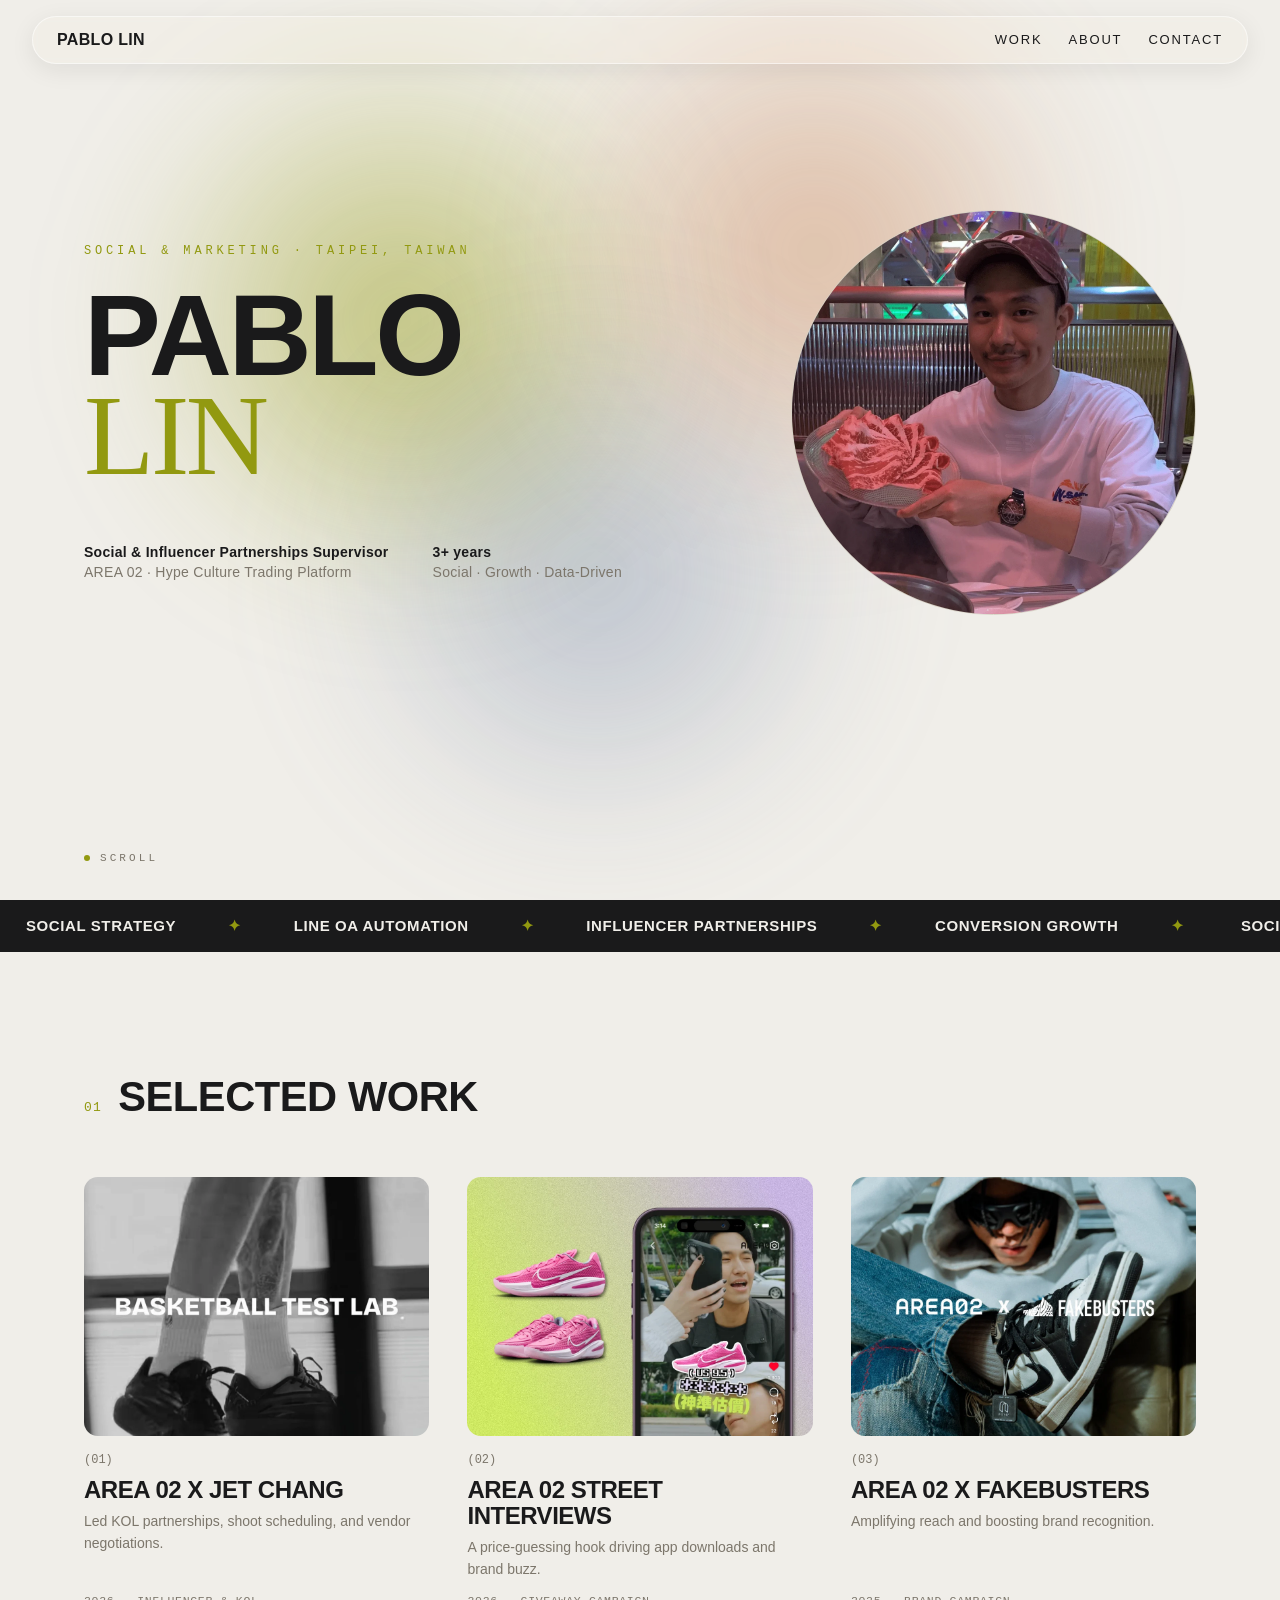
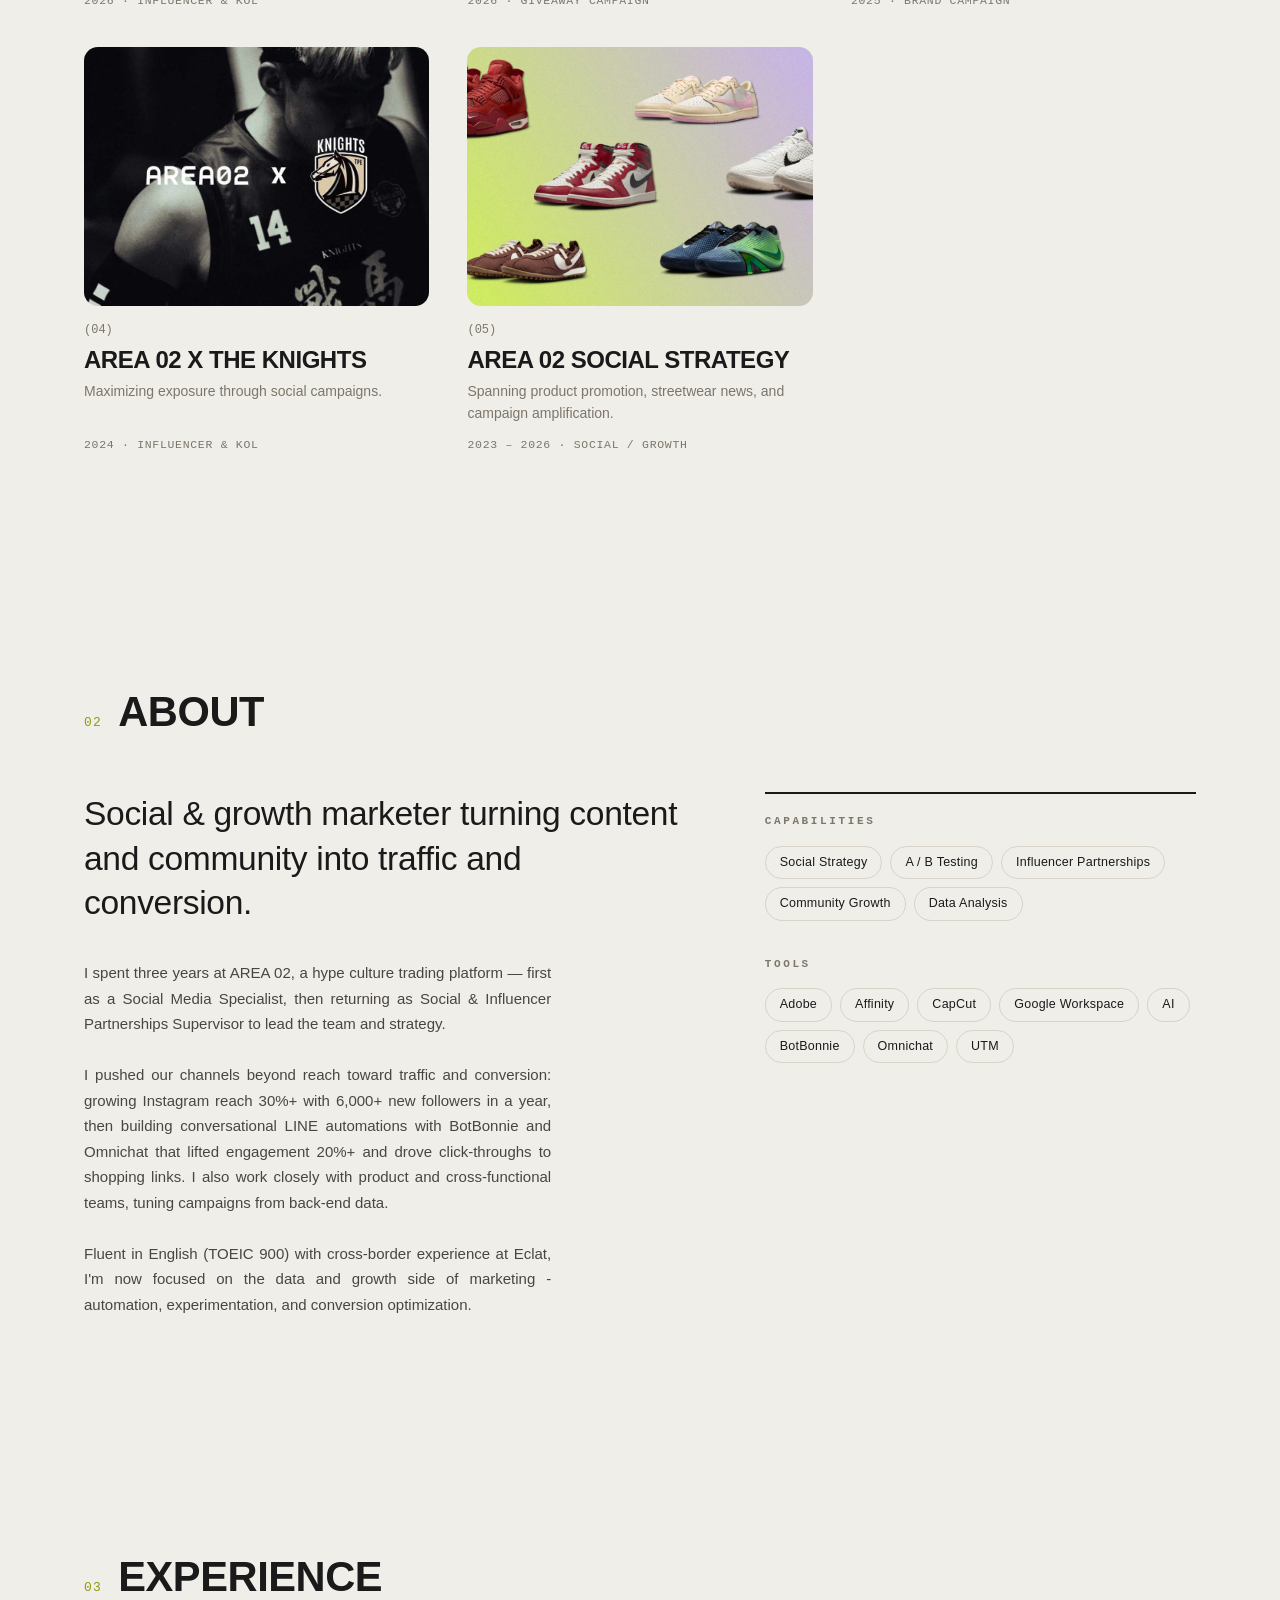
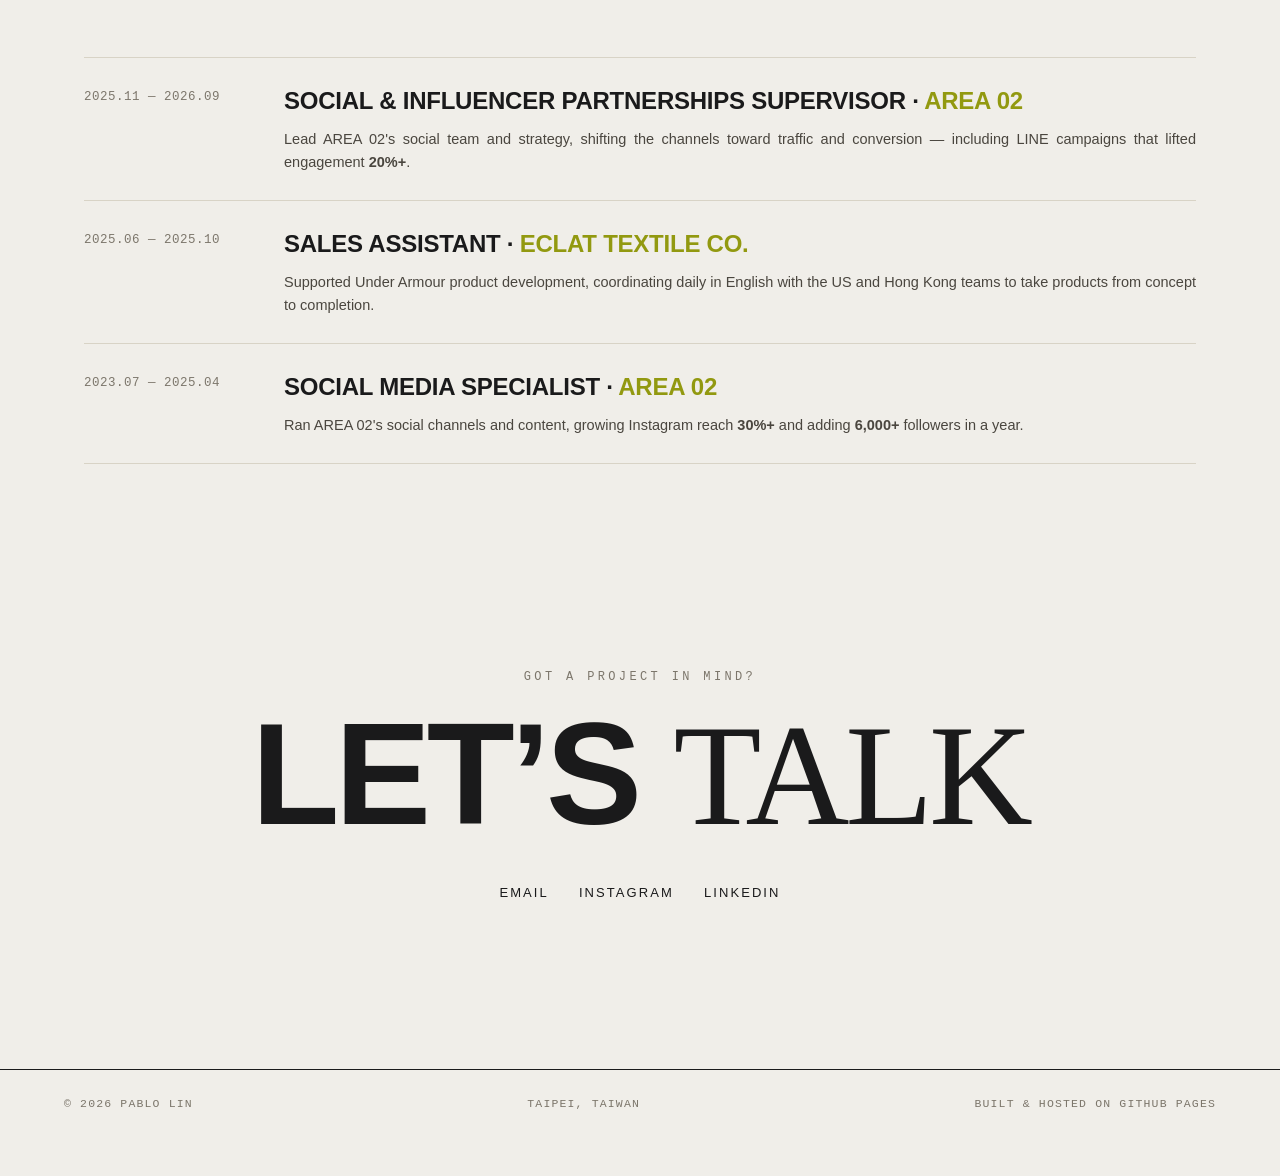
==== index.html @ 31f36ba4 "更新" ====
<!DOCTYPE html>
<html lang="en">
<head>
<meta charset="UTF-8">
<meta name="viewport" content="width=device-width, initial-scale=1.0">
<title>Pablo Lin · Portfolio</title>
<link rel="stylesheet" href="style.css">
<link rel="icon" href="data:image/svg+xml,<svg xmlns='http://www.w3.org/2000/svg' viewBox='0 0 100 100'><circle cx='50' cy='50' r='50' fill='%23929910'/></svg>">
</head>
<body>

<nav>
  <a href="#top" class="mark">Pablo Lin</a>
  <ul>
    <li><a href="#work">Work</a></li>
    <li><a href="#about">About</a></li>
    <li><a href="#contact">Contact</a></li>
  </ul>
</nav>

<header id="top">
  <!-- 滑鼠互動背景：三團柔色光斑，隨滑鼠流動、自體波動 -->
  <div class="hero-fx" aria-hidden="true">
    <span class="blob blob-1"></span>
    <span class="blob blob-2"></span>
    <span class="blob blob-3"></span>
  </div>
  <div class="wrap hero-grid">
    <div class="hero-text">
      <div class="eyebrow"><span>Social &amp; Marketing · Taipei, Taiwan</span></div>
      <h1>
        <span class="row"><i>Pablo</i></span>
        <span class="row"><i><em>Lin</em></i></span>
      </h1>
      <div class="hero-meta">
        <div><b>Social & Influencer Partnerships Supervisor</b><br>AREA 02 · Hype Culture Trading Platform</div>
        <div><b>3+ years</b><br>Social · Growth · Data-Driven</div>
      </div>
    </div>
    <div class="hero-photo">
      <img src="images/pablo.webp" alt="Pablo Lin">
    </div>
  </div>
  <div class="scroll-cue"><span class="dot"></span> Scroll</div>
</header>

<div class="marquee">
  <div>
    <span>Social Strategy</span><span><i>✦</i></span><span>LINE OA Automation</span><span><i>✦</i></span><span>Influencer Partnerships</span><span><i>✦</i></span><span>Conversion Growth</span><span><i>✦</i></span>
    <span>Social Strategy</span><span><i>✦</i></span><span>LINE OA Automation</span><span><i>✦</i></span><span>Influencer Partnerships</span><span><i>✦</i></span><span>Conversion Growth</span><span><i>✦</i></span>
  </div>
</div>

<section id="work">
  <div class="wrap">
    <div class="sec-head reveal"><span class="no">01</span><h2>Selected Work</h2></div>

    <div class="work-grid">
      <a class="work-card reveal" href="work/area02-jet-chang.html">
        <div class="work-card-img"><img src="images/work/jet-chang-cover.webp" alt="AREA 02 x Jet Chang"></div>
        <div class="work-card-info">
          <span class="idx">(01)</span>
          <h3 class="work-card-title">AREA 02 x Jet Chang</h3>
          <p class="work-card-desc">Led KOL partnerships, shoot scheduling, and vendor negotiations.</p>
          <span class="work-card-meta">2026 · Influencer &amp; KOL</span>
        </div>
      </a>

      <a class="work-card reveal" href="work/area02-street-interviews.html">
        <div class="work-card-img"><img src="images/work/area-02-street-interviews.webp" alt="AREA 02 Street Interviews"></div>
        <div class="work-card-info">
          <span class="idx">(02)</span>
          <h3 class="work-card-title">AREA 02 Street Interviews</h3>
          <p class="work-card-desc">A price-guessing hook driving app downloads and brand buzz.</p>
          <span class="work-card-meta">2026 · Giveaway Campaign</span>
        </div>
      </a>

      <a class="work-card reveal" href="work/area02-fakebusters.html">
        <div class="work-card-img"><img src="images/work/area-02-fakebusters.webp" alt="AREA 02 x FAKEBUSTERS"></div>
        <div class="work-card-info">
          <span class="idx">(03)</span>
          <h3 class="work-card-title">AREA 02 x FAKEBUSTERS</h3>
          <p class="work-card-desc">Amplifying reach and boosting brand recognition.</p>
          <span class="work-card-meta">2025 · Brand Campaign</span>
        </div>
      </a>

      <a class="work-card reveal" href="work/area02-the-knights.html">
        <div class="work-card-img"><img src="images/work/area-02-the-knights.webp" alt="AREA 02 x THE KNIGHTS"></div>
        <div class="work-card-info">
          <span class="idx">(04)</span>
          <h3 class="work-card-title">AREA 02 x THE KNIGHTS</h3>
          <p class="work-card-desc">Maximizing exposure through social campaigns.</p>
          <span class="work-card-meta">2024 · Influencer &amp; KOL</span>
        </div>
      </a>

      <a class="work-card reveal" href="work/area02-copywriting.html">
        <div class="work-card-img"><img src="images/work/area-02-copywriting.webp" alt="AREA 02 Social Strategy"></div>
        <div class="work-card-info">
          <span class="idx">(05)</span>
          <h3 class="work-card-title">AREA 02 Social Strategy</h3>
          <p class="work-card-desc">Spanning product promotion, streetwear news, and campaign amplification.</p>
          <span class="work-card-meta">2023 – 2026 · Social / Growth</span>
        </div>
      </a>
    </div>
  </div>
</section>

<section id="about">
  <div class="wrap">
    <div class="sec-head reveal"><span class="no">02</span><h2>About</h2></div>
    <div class="about-grid">
      <div class="reveal">
        <p class="lead">Social & growth marketer turning content and community into traffic and conversion.</p>
        <p class="body">I spent three years at AREA 02, a hype culture trading platform — first as a Social Media Specialist, then returning as Social & Influencer Partnerships Supervisor to lead the team and strategy.<br><br>I pushed our channels beyond reach toward traffic and conversion: growing Instagram reach 30%+ with 6,000+ new followers in a year, then building conversational LINE automations with BotBonnie and Omnichat that lifted engagement 20%+ and drove click-throughs to shopping links. I also work closely with product and cross-functional teams, tuning campaigns from back-end data.<br><br>Fluent in English (TOEIC 900) with cross-border experience at Eclat, I'm now focused on the data and growth side of marketing - automation, experimentation, and conversion optimization.</p>
      </div>
      <div class="reveal">
        <div class="sidecard">
          <h3>Capabilities</h3>
          <div class="taglist">
            <span>Social Strategy</span><span>A / B Testing</span><span>Influencer Partnerships</span><span>Community Growth</span><span>Data Analysis</span>
          </div>
          <h3>Tools</h3>
          <div class="taglist">
            <span>Adobe</span><span>Affinity</span><span>CapCut</span><span>Google Workspace</span><span>AI</span><span>BotBonnie</span><span>Omnichat</span><span>UTM</span>
          </div>
        </div>
      </div>
    </div>
  </div>
</section>

<section id="experience">
  <div class="wrap">
    <div class="sec-head reveal"><span class="no">03</span><h2>Experience</h2></div>

    <div class="exp-row reveal">
      <div class="when">2025.11 — 2026.09</div>
      <div>
        <div class="role">Social & Influencer Partnerships Supervisor · <span class="org">AREA 02</span></div>
        <p>Lead AREA 02's social team and strategy, shifting the channels toward traffic and conversion — including LINE campaigns that lifted engagement <strong>20%+</strong>.</p>
      </div>
    </div>

    <div class="exp-row reveal">
      <div class="when">2025.06 — 2025.10</div>
      <div>
        <div class="role">Sales Assistant · <span class="org">Eclat Textile Co.</span></div>
        <p>Supported Under Armour product development, coordinating daily in English with the US and Hong Kong teams to take products from concept to completion.</p>
      </div>
    </div>

    <div class="exp-row reveal">
      <div class="when">2023.07 — 2025.04</div>
      <div>
        <div class="role">Social Media Specialist · <span class="org">AREA 02</span></div>
        <p>Ran AREA 02's social channels and content, growing Instagram reach <strong>30%+</strong> and adding <strong>6,000+</strong> followers in a year.</p>
      </div>
    </div>
  </div>
</section>

<section id="contact" class="contact">
  <div class="wrap">
    <div class="pre reveal">Got a project in mind?</div>
    <a class="big reveal" href="mailto:boy19790710@gmail.com">Let&rsquo;s <em>talk</em></a>
    <div class="socials reveal">
      <a href="mailto:boy19790710@gmail.com">Email</a>
      <a href="https://www.instagram.com/0118_pablo/" target="_blank" rel="noopener">Instagram</a>
      <a href="https://www.linkedin.com/in/pablo-lin-388a37424/" target="_blank" rel="noopener">LinkedIn</a>
    </div>
  </div>
</section>

<footer>
  <span>© 2026 Pablo Lin</span>
  <span>Taipei, Taiwan</span>
  <span>Built &amp; hosted on GitHub Pages</span>
</footer>

<script src="app.js"></script>
</body>
</html>
---- style.css ----
/* =========================================================
   Pablo Lin — Portfolio 樣式表
   目錄：
   01. 全域設定（變數、reset、共用容器）
   02. 導覽列 NAV（浮動毛玻璃膠囊）
   03. 首頁 HERO（大標、個人資訊、照片、Scroll 提示）
   04. 跑馬燈 MARQUEE
   05. 區塊通用（section 間距、區塊標題）
   06. SELECTED WORK 作品網格
   07. ABOUT 關於
   08. EXPERIENCE 經歷
   09. CONTACT 聯絡
   10. FOOTER 頁尾
   11. 作品內頁 CASE STUDY（內頁 hero、metrics、內文、圖庫、下一個專案）
   12. 進場動畫 REVEAL 與 keyframes
   13. 響應式 RWD（手機 ≤820px）
   14. 列印樣式 PRINT
   15. 頁面切換動畫（View Transitions）
   ========================================================= */


/* ============ 01. 全域設定 ============ */
/* 全站顏色 / 字體變數，改這裡就能一次換色換字 */
:root{
  --paper:#F0EEE9;
  --ink:#1A1A1B;
  --muted:#7c766b;
  --line:#d8d3c6;
  --accent:#929910;
  --display:"Helvetica Neue",Helvetica,Arial,sans-serif;
  --serif:Georgia,"Times New Roman",serif;
  --mono:"SF Mono",ui-monospace,Menlo,Consolas,monospace;
  /* 流動間距系統：手機最小值 → 隨螢幕等比放大 → 約 1600px 一起觸頂維持一致 */
  --space-sm:  clamp(18px, 1.75vw, 28px);
  --space-md:  clamp(28px, 3vw, 48px);
  --space-lg:  clamp(40px, 4vw, 64px);
  --space-xl:  clamp(72px, 9vw, 144px);
  --space-2xl: clamp(110px, 13vw, 208px);
  /* Reels split hero：左右到邊界的間距（左右一致、隨螢幕等比縮放）*/
  --cw-edge:clamp(24px, 5vw, 64px);
}

*{
  margin:0;
  padding:0;
  box-sizing:border-box
}

html{
  scroll-behavior:smooth;
  overflow-x:hidden;
}

body{
  background:var(--paper);
  color:var(--ink);
  font-family:var(--display);
  -webkit-font-smoothing:antialiased;
  overflow-x:hidden;
  line-height:1.4;
}

a{
  color:inherit;
  text-decoration:none
}

::selection{
  background:var(--accent);
  color:#fff
}

/* .wrap：全站共用的置中容器（最大寬 1240、左右留白） */
.wrap{
  max-width:1240px;
  margin:0 auto;
  padding:0 clamp(20px,5vw,64px)
}


/* ============ 02. 導覽列 NAV ============ */
/* 固定在頂端的浮動膠囊，毛玻璃效果 */
nav{
  position:fixed;
  top:clamp(12px, 1.6vw, 16px);          /* 上方距離也隨螢幕微縮，手機更貼近頂端 */
  left:0;
  right:0;
  z-index:50;
  width:calc(100% - clamp(24px, 5vw, 128px));  /* 左右留白隨螢幕等比縮放，取代固定 32px */
  max-width:1600px;                            /* 上方選單列最大寬 1600px */
  margin:0 auto;
  display:flex;
  align-items:center;
  justify-content:space-between;
  gap:24px;
  padding:12px 24px;
  border-radius:100px;
  background:rgba(240,238,233,.3);
  backdrop-filter:blur(3px) saturate(1.4);
  -webkit-backdrop-filter:blur(3px) saturate(1.4);
  border:1px solid rgba(255,255,255,.55);
  box-shadow:0 6px 24px rgba(26,26,27,.08);
  color:var(--ink);
  transition:color .4s ease, background-color .4s ease, border-color .4s ease;
}

/* 疊在深色區塊上時，只翻文字顏色，背景/邊框維持原本毛玻璃 */
nav.nav-light{
  color:var(--paper);
}


/* ===== 單頁深色主題（套在 <body class="theme-dark"> 的頁面）===== */
/* 翻轉設計變數：底色轉黑、文字轉白，次要色與分隔線一起反過來 */
body.theme-dark{
  --paper:#1a1a1b;   /* 底色改黑（banner 會淡出成黑，與深照片無縫）*/
  --ink:#F0EEE9;     /* 主要文字翻白 */
  --muted:#9c968b;   /* 次要文字：黑底上調亮才看得清 */
  --line:#33302b;    /* 分隔線：黑底上的低調線 */
  /* --accent 橄欖綠不變，深淺底都適用 */
}

/* 導覽列：深色頁改用深色毛玻璃（文字已由 --ink 自動翻白）*/
body.theme-dark nav{
  background:rgba(26,26,27,.3);
  border-color:rgba(255,255,255,.2);
}

/* 內文段落原本用寫死的深色 #37332c，深色頁改成淺色 */
body.theme-dark .case-body p{
  color:#cbc5ba;
}

nav .mark{
  font-weight:800;
  letter-spacing:.02em;
  font-size:16px;
  text-transform:uppercase
}

nav ul{
  display:flex;
  gap:26px;
  list-style:none;
  font-size:13px;
  letter-spacing:.14em;
  text-transform:uppercase
}

/* 選單連結：hover 變色要平滑、慢一點 */
nav a{
  transition:color .6s cubic-bezier(.22, 1, .36, 1);
}

nav a:hover{
  color:var(--accent);   /* hover 時文字變主色綠 */
}

/* 內頁導覽列標題：預設隱藏，往下滑、大標消失後才淡入 */
.nav-title{
  font-family:var(--mono);
  font-size:12px;
  letter-spacing:.12em;
  text-transform:uppercase;
  color:var(--ink);
  font-weight:700;
  opacity:0;
  transform:translateY(-4px);
  transition:opacity .4s ease, transform .4s ease;
  pointer-events:none;
  white-space:nowrap;
  overflow:hidden;
  text-overflow:ellipsis;
  max-width:60vw;
}

nav.show-title .nav-title{
  opacity:1;
  transform:none;
}


/* ============ 03. 首頁 HERO ============ */
/* ===== 首頁 HERO 滑鼠互動背景：柔色團塊流動 + 波動 ===== */
/* 容器：鋪滿 hero、墊在內容底下、裁掉溢出的柔邊、不擋滑鼠 */
.hero-fx{
  position:absolute;
  inset:0;
  z-index:0;
  overflow:hidden;
  pointer-events:none;
}

/* 讓 hero 內容浮在效果之上 */
header > .wrap{
  position:relative;
  z-index:1;
}

/* scroll 提示維持原本的左下角絕對定位，只補 z-index 疊到效果上面 */
.scroll-cue{
  z-index:1;
}

/* 柔色團塊：淺底上用 multiply 才吃得出顏色 */
.hero-fx .blob{
  position:absolute;
  width:52vw;
  height:52vw;
  border-radius:50%;
  filter:blur(55px);
  opacity:.9;
  mix-blend-mode:multiply;   /* ← 關鍵：淺底染色、重疊加深混色 */
  will-change:transform;
  transform:translate(-50%, -50%);
}

/* 三團顏色加濃一點，配合 multiply 更明顯 */
.hero-fx .blob-1{
  left:30%;
  top:35%;
  background:radial-gradient(circle at center, rgba(146,153,16,.60), transparent 62%);
}

.hero-fx .blob-2{
  left:64%;
  top:30%;
  background:radial-gradient(circle at center, rgba(196,120,70,.50), transparent 62%);
}

.hero-fx .blob-3{
  left:48%;
  top:62%;
  background:radial-gradient(circle at center, rgba(110,130,165,.46), transparent 62%);
}

/* 尊重「減少動態」系統偏好：直接關掉 */
@media (prefers-reduced-motion: reduce){
  .hero-fx{ display:none; }
}

/* header：整個首屏，內容靠上排列 */
header{
  min-height:min(100svh, 900px);
  display:flex;
  flex-direction:column;
  justify-content:flex-start;
  position:relative;
  padding-top:clamp(130px,25vh,210px)
}

/* eyebrow：大標上方的小標籤（Social & Marketing…） */
.eyebrow{
  font-family:var(--mono);
  font-size:12px;
  letter-spacing:.32em;
  text-transform:uppercase;
  color:var(--accent);
  margin-bottom:26px
}

.eyebrow span{
  display:inline-block;
  opacity:0;
  transform:translateY(14px);
  animation:rise .8s cubic-bezier(.2,.7,.2,1) forwards
}

/* h1：Pablo Lin 大標，兩個 .row 各佔一行；em 是主色點綴 */
h1{
  font-weight:800;
  font-size:clamp(3rem,9vw,8rem);
  line-height:.86;
  letter-spacing:-.03em;
  text-transform:uppercase
}

h1 .row{
  overflow:hidden;
  display:block
}

h1 .row i{
  display:block;
  font-style:normal;
  transform:translateY(105%);
  animation:slideUp .95s cubic-bezier(.16,1,.3,1) forwards
}

h1 .row:nth-child(2) i{
  animation-delay:.08s
}

h1 em{
  font-family:var(--serif);
  font-style:normal;
  font-weight:400;
  color:var(--accent)
}

/* hero-meta：大標下方的職稱／年資小字 */
.hero-meta{
  display:flex;
  flex-wrap:wrap;
  gap:12px 44px;
  margin-top:clamp(30px,5vw,58px);
  font-size:14px;
  letter-spacing:.02em;
  color:var(--muted);
  opacity:0;
  animation:rise 1s ease .5s forwards
}

.hero-meta b{
  color:var(--ink);
  font-weight:700
}

/* scroll-cue：左下角「Scroll」提示（手機會隱藏） */
.scroll-cue{
  position:absolute;
  bottom:34px;
  left:max(clamp(20px,5vw,64px),calc((100% - 1240px)/2 + clamp(20px,5vw,64px)));
  font-family:var(--mono);
  font-size:11px;
  letter-spacing:.28em;
  text-transform:uppercase;
  color:var(--muted);
  display:flex;
  align-items:center;
  gap:10px;
  opacity:0;
  animation:rise 1s ease .8s forwards
}

.scroll-cue .dot{
  width:6px;
  height:6px;
  border-radius:50%;
  background:var(--accent);
  animation:blink 1.6s infinite
}

/* hero-grid：左文字、右圓形照片的兩欄排版 */
.hero-grid{
  display:grid;
  grid-template-columns:1.4fr .9fr;
  align-items:center;
  gap:clamp(30px,6vw,80px)
}

.hero-photo{
  opacity:0;
  transform:translateY(14px);
  animation:rise 1s ease .45s forwards
}

.hero-photo img{
  width:100%;
  aspect-ratio:1/1;
  border-radius:50%;
  object-fit:cover;
  display:block;
  border:1px solid var(--line)
}


/* ============ 04. 跑馬燈 MARQUEE ============ */
/* 黑底橫向無限捲動的技能標語列 */
.marquee{
  border-top:1px solid var(--ink);
  border-bottom:1px solid var(--ink);
  overflow:hidden;
  white-space:nowrap;
  padding:14px 0;
  background:var(--ink);
  color:var(--paper)
}

.marquee div{
  display:inline-block;
  animation:scroll 28s linear infinite;
  font-weight:700;
  text-transform:uppercase;
  letter-spacing:.04em;
  font-size:15px
}

.marquee span{
  padding:0 26px
}

.marquee span i{
  font-style:normal;
  color:var(--accent)
}


/* ============ 05. 區塊通用 ============ */
/* section：各大區塊的上下間距；sec-head：區塊編號 + 標題 */
section{
  padding:var(--space-xl) 0;
  scroll-margin-top:90px
}

.sec-head{
  display:flex;
  align-items:baseline;
  gap:16px;
  margin-bottom:var(--space-lg);
}

.sec-head .no{
  font-family:var(--mono);
  font-size:13px;
  color:var(--accent);
  letter-spacing:.1em
}

.sec-head h2{
  font-size:clamp(1.6rem,4vw,2.6rem);
  text-transform:uppercase;
  letter-spacing:-.01em;
  font-weight:800
}


/* ============ 06. SELECTED WORK 作品網格 ============ */
/* work-grid：自動排列的卡片網格，寬螢幕多欄、窄螢幕自動變單欄 */
.work-grid{
  display:grid;
  grid-template-columns:repeat(auto-fit,minmax(300px,1fr));
  gap:clamp(24px,3vw,44px)
}

/* work-card：單張作品卡（圖在上、資訊在下） */
.work-card{
  display:flex;
  flex-direction:column
}

/* 圖片區：固定 4:3，hover 時圖片微放大 */
.work-card-img{
  aspect-ratio:4/3;
  overflow:hidden;
  background:var(--line);
  border-radius:14px;
}

.work-card-img img{
  width:100%;
  height:100%;
  object-fit:cover;
  display:block;
  transition:transform .7s cubic-bezier(.22,1,.36,1)
}

.work-card:hover .work-card-img img{
  transform:scale(1.05)
}

/* 卡片文字區：撐滿剩餘高度，好讓 meta 貼到底 */
.work-card-info{
  padding-top:16px;
  display:flex;
  flex-direction:column;
  flex:1
}

.work-card .idx{
  font-family:var(--mono);
  font-size:12px;
  color:var(--muted)
}

.work-card-title{
  font-size:clamp(1.1rem,2vw,1.5rem);
  font-weight:800;
  text-transform:uppercase;
  letter-spacing:-.02em;
  line-height:1.1;
  margin-top:8px;
  transition:color .4s cubic-bezier(.22,1,.36,1)
}

.work-card:hover .work-card-title{
  color:var(--accent)
}

.work-card-desc{
  font-family:var(--display);
  font-size:14px;
  line-height:1.55;
  color:var(--muted);
  margin-top:8px
}

.work-card-meta{
  display:block;
  font-family:var(--mono);
  font-size:11.5px;
  letter-spacing:.06em;
  text-transform:uppercase;
  color:var(--muted);
  margin-top:auto;
  padding-top:12px
}


/* ============ 07. ABOUT 關於 ============ */
/* about-grid：左自我介紹、右能力/工具卡片的兩欄 */
.about-grid{
  display:grid;
  grid-template-columns:1.4fr 1fr;
  gap:clamp(30px,6vw,90px)
}

.about-grid .lead{
  font-size:clamp(1.3rem,3vw,2.1rem);
  line-height:1.32;
  font-weight:500;
  letter-spacing:-.01em
}

.about-grid .lead em{
  font-family:var(--serif);
  font-style:normal;
  color:var(--accent);
  font-weight:400
}

.about-grid .body{
  font-family:var(--display);
  text-align:justify;
  hyphens:auto;
  font-size:15px;
  line-height:1.7;
  color:#4a463f;
  max-width:56ch;
  padding-top:clamp(15px,2.8vw,35px)
}

/* sidecard：右側 Capabilities / Tools 卡片 */
.sidecard{
  border-top:2px solid var(--ink);
  padding-top:20px
}

.sidecard h3{
  font-family:var(--mono);
  font-size:11px;
  letter-spacing:.24em;
  text-transform:uppercase;
  color:var(--muted);
  margin-bottom:16px
}

/* taglist：能力/工具的膠囊標籤（hover 變主色底黑字） */
.taglist{
  display:flex;
  flex-wrap:wrap;
  gap:8px;
  margin-bottom:36px
}

.taglist span{
  border:1px solid var(--line);
  border-radius:100px;
  padding:7px 14px;
  font-size:12.5px;
  letter-spacing:.02em;
  transition:background-color .35s cubic-bezier(.22,1,.36,1),color .35s cubic-bezier(.22,1,.36,1),border-color .35s cubic-bezier(.22,1,.36,1)
}

.taglist span:hover{
  background:var(--accent);
  color:var(--paper);
  border-color:var(--accent)
}


/* ============ 08. EXPERIENCE 經歷 ============ */
/* exp-row：每段經歷（左時間、右職稱與敘述） */
.exp-row{
  display:grid;
  grid-template-columns:180px 1fr;
  gap:20px;
  padding:26px 0;
  border-top:1px solid var(--line)
}

.exp-row:last-child{
  border-bottom:1px solid var(--line)
}

.exp-row .when{
  font-family:var(--mono);
  font-size:12.5px;
  color:var(--muted);
  letter-spacing:.04em;
  padding-top:5px
}

.exp-row .role{
  font-size:clamp(1.15rem,2.4vw,1.5rem);
  font-weight:700;
  text-transform:uppercase;
  letter-spacing:-.01em
}

.exp-row .org{
  color:var(--accent);
  font-weight:700
}

.exp-row p{
  font-family:var(--display);
  text-align:justify;
  hyphens:auto;
  margin-top:10px;
  font-size:14.5px;
  line-height:1.6;
  color:#4a463f;
  max-width:125ch
}

/* 收窄 Experience 到 Contact 之間的間距 */
#experience{
  padding-bottom:var(--space-md)
}


/* ============ 09. CONTACT 聯絡 ============ */
/* 置中的大型 CTA「Let's talk」與社群連結 */
.contact{
  text-align:center;
  padding-top:var(--space-2xl);
  padding-bottom:var(--space-2xl);
}

.contact .pre{
  font-family:var(--mono);
  font-size:12px;
  letter-spacing:.28em;
  text-transform:uppercase;
  color:var(--muted);
  margin-bottom:24px
}

.contact a.big{
  display:inline-block;
  font-size:clamp(2.6rem,12vw,9rem);
  font-weight:800;
  text-transform:uppercase;
  letter-spacing:-.03em;
  line-height:.9;
  transition:.35s
}

.contact a.big:hover{
  color:var(--accent);
  letter-spacing:-.01em
}

.contact a.big em{
  font-family:var(--serif);
  font-style:normal;
  font-weight:400
}

/* socials：Email / IG / LinkedIn，hover 有底線動畫 */
.socials{
  display:flex;
  justify-content:center;
  gap:30px;
  margin-top:44px;
  font-size:13px;
  letter-spacing:.16em;
  text-transform:uppercase
}

.socials a{
  position:relative
}

.socials a::after{
  content:"";
  position:absolute;
  left:0;
  bottom:-5px;
  width:0;
  height:1.5px;
  background:var(--accent);
  transition:.3s
}

.socials a:hover::after{
  width:100%
}


/* ============ 10. FOOTER 頁尾 ============ */
footer{
  border-top:1px solid var(--ink);
  padding:26px clamp(20px,5vw,64px) 64px;
  display:flex;
  justify-content:space-between;
  flex-wrap:wrap;
  gap:12px;
  font-family:var(--mono);
  font-size:11.5px;
  letter-spacing:.1em;
  text-transform:uppercase;
  color:var(--muted)
}


/* ============ 11. 作品內頁 CASE STUDY ============ */
.backlink{
  font-family:var(--mono);
  font-size:12px;
  letter-spacing:.14em;
  text-transform:uppercase;
  color:var(--muted);
  display:inline-flex;
  gap:8px;
  margin-bottom:var(--space-md);
}

.backlink:hover{
  color:var(--accent)
}

.case-tags{
  font-family:var(--mono);
  font-size:12px;
  letter-spacing:.1em;
  color:var(--accent);
  text-transform:uppercase;
  margin-bottom:var(--space-sm);
}

/* metrics / stat：成效數字（做成像首頁小字的輕量橫排） */
.metrics{
  display:flex;
  flex-wrap:wrap;
  gap:14px 48px;
  background:none;
  border:none;
  margin:var(--space-sm) 0 0;
}

.stat{
  background:none;
  padding:0
}

.stat .num{
  font-size:14px;
  font-weight:700;
  color:var(--ink);
  letter-spacing:.02em;
  line-height:1.3
}

.stat .num em{
  font-family:var(--display);
  font-style:normal;
  color:var(--accent);
  font-weight:800
}

.stat .lbl{
  font-family:var(--display);
  font-size:14px;
  letter-spacing:.02em;
  text-transform:none;
  color:var(--muted);
  margin-top:2px
}

/* case-body：Overview 等內文區塊（左小標、右段落，上下有分隔線） */
.case-body{
  display:grid;
  grid-template-columns:180px 1fr;
  gap:clamp(24px,5vw,70px);
  margin-top:var(--space-md);
  padding:var(--space-lg) 0;
  border-top:1px solid var(--line);
  align-items:start;          /* ← 改回靠上對齊（或直接刪掉這行也是靠上）*/
}

/* 第二塊以後不要 margin-top，讓每條分隔線上下對稱 */
.case-body + .case-body{
  margin-top:0;
}

.case-body:last-of-type{
  border-bottom:1px solid var(--line)
}

.case-body h3{
  font-family:var(--mono);
  font-size:11px;
  letter-spacing:.2em;
  text-transform:uppercase;
  color:var(--accent);
  padding-top:6px
}

.case-body p{
  text-align:justify;
  hyphens:auto;
  font-family:var(--display);
  font-size:clamp(1rem,1.2vw,1.5rem);
  line-height:1.7;
  color:#37332c;
  max-width:100ch
}

.case-body p+p{
  margin-top:var(--space-sm);
}

/* gallery：間距統一由 gap 控制（想更寬/更窄只改這裡）*/
.gallery{
  display:grid;
  grid-template-columns:repeat(3,minmax(0,1fr));
  gap:clamp(10px, 2vw, 20px);   /* ← 原本 3px，改成你要的間距 */
  margin-top:clamp(38px, 6.5vw, 70px);
  margin-bottom:clamp(38px, 6.5vw, 70px);
}

/* 方形圖庫：加上 .gallery-square 的頁面，圖片變 1:1 */
.gallery-square .shot, .gallery-square .shot img{
  aspect-ratio:1/1;
}

/* .shot 精簡：拿掉 padding 與沒用到的文字樣式 */
.shot{
  aspect-ratio:4/5;
  background:none;
  border:none;
}

.shot img{
  width:100%;
  aspect-ratio:4/5;   /* 圖片自己帶比例，高度不再依賴父層 → iOS 也正常 */
  height:auto;
  object-fit:cover;
  display:block
}

/* next-proj：內頁底部「下一個專案」導引 */
.next-proj{
  border-top:1px solid var(--ink);
  padding:var(--space-xl) 0;
  text-align:center;
}

.next-proj .pre{
  font-family:var(--mono);
  font-size:11px;
  letter-spacing:.24em;
  text-transform:uppercase;
  color:var(--muted);
  margin-bottom:var(--space-sm);
}

.next-proj a{
  font-size:clamp(1.4rem,4.5vw,2.8rem);
  font-weight:800;
  text-transform:uppercase;
  letter-spacing:-.02em;
  transition:color .3s
}

.next-proj a:hover{
  color:var(--accent)
}


/* ===== Copywriting 頁專用：滿版 Banner Hero ===== */
/* 滿版一整屏；背景色就是圖片淡出後會露出的顏色 */
.cw-hero{
  position:relative;
  height:100svh;
  overflow:hidden;
  background:var(--paper);
}

/* 會被 JS 淡出的圖層（圖片＋漸層）— 全站共用多色階緩動漸層 */
.cw-hero-media{
  position:absolute;
  inset:0;
  will-change:opacity;
  /* 下半部多色階柔和淡出成透明 → 融進底色，無縫、不變暗 */
  -webkit-mask-image:linear-gradient(
    to bottom,
    #000 0%,
    #000 52%,
    rgba(0,0,0,0.94) 58%,
    rgba(0,0,0,0.82) 64%,
    rgba(0,0,0,0.65) 70%,
    rgba(0,0,0,0.45) 76%,
    rgba(0,0,0,0.26) 82%,
    rgba(0,0,0,0.12) 88%,
    rgba(0,0,0,0.04) 94%,
    transparent 100%
  );
  mask-image:linear-gradient(
    to bottom,
    #000 0%,
    #000 52%,
    rgba(0,0,0,0.94) 58%,
    rgba(0,0,0,0.82) 64%,
    rgba(0,0,0,0.65) 70%,
    rgba(0,0,0,0.45) 76%,
    rgba(0,0,0,0.26) 82%,
    rgba(0,0,0,0.12) 88%,
    rgba(0,0,0,0.04) 94%,
    transparent 100%
  );
}

.cw-hero-media img{
  width:100%;
  height:100%;
  object-fit:cover;
  display:block;
}

/* 左下角文字容器：底部已淡成米白，改用深色才讀得到 */
.cw-hero-caption{
  position:absolute;
  left:0;
  bottom:0;
  width:100%;
  max-width:1600px;
  padding:var(--cw-edge);
  color:var(--ink);
  container-type:inline-size;   /* ← 新增：標題才能用 cqi 依容器寬縮放 */
}

.cw-hero-caption .backlink{
  color:var(--muted);
  margin-bottom:var(--space-md);
}

.cw-hero-caption .case-tags{
  margin-bottom:var(--space-sm);      /* tags 維持橄欖綠，在深色漸層上也清楚 */
}

/* 滿版大標：這裡是滿版，用 vw 縮放最合適 */
.cw-title{
  font-size:clamp(30px, 8cqi, 62px);   /* ← 改成 cqi，全頁共用同一縮放 */
  font-weight:800;
  text-transform:uppercase;
  letter-spacing:-.03em;
  line-height:.9;
  margin-bottom:var(--space-sm);
}

/* banner 副標題 */
.cw-sub{
  font-size:clamp(12px, 1.5vw, 18px);
  font-weight:400;
  letter-spacing:-.01em;
  line-height:1.4;
  color:var(--muted);
  max-width:42ch;
}


/* ===== cw-hero「左文字 / 右直式影片」版（Reels 頁）===== */
/* 右側清晰直式影片 */
.cw-hero-video{
  position:absolute;
  right:var(--cw-edge);
  bottom:var(--cw-edge);
  height:min(78svh, 88vw);      /* 64svh → 80svh，從右下角放大 */
  aspect-ratio:9/16;
  object-fit:cover;
  border-radius:16px;
  box-shadow:0 14px 36px rgba(0,0,0,.4);
  z-index:2;
}

/* split 版：文字容器縮到左側，並成為「量測容器」讓標題單行縮放 */
.cw-hero--split .cw-hero-caption{
  width:min(62vw, 860px);      /* 原本 48vw/600 → 給標題更多空間 */
  max-width:none;
  container-type:inline-size;
}

.cw-title.oneline{
  white-space:nowrap;   /* 只負責單行；字級沿用上面 .cw-title */
}


/* ============ 12. 進場動畫 REVEAL 與 keyframes ============ */
/* reveal：捲動進入畫面時淡入上移（由 app.js 加上 .in 觸發） */
.reveal{
  opacity:0;
  transform:translateY(30px);
  transition:opacity .9s cubic-bezier(.16,1,.3,1),transform .9s cubic-bezier(.16,1,.3,1)
}

.reveal.in{
  opacity:1;
  transform:none
}

@keyframes slideUp{
  to{transform:translateY(0)}
}

@keyframes rise{
  to{opacity:1;transform:none}
}

@keyframes blink{
  0%,100%{opacity:1}50%{opacity:.25}
}

@keyframes scroll{
  to{transform:translateX(-50%)}
}


/* ============ 13. 響應式 RWD（手機 ≤820px） ============ */
@media(max-width:820px){
  /* 導覽列：顯示選單連結並縮小塞進膠囊 */
  nav{gap:12px;padding:11px 20px}
  nav ul{gap:14px;font-size:11px;letter-spacing:.06em}
  nav .mark{font-size:14px}

  /* 首頁 HERO（手機版）：加大與選單列距離、下方留白對齊跑馬燈下方間距 */
  header{
    min-height:auto;
    padding-top:clamp(100px, 16vh, 140px);   /* ① 小標離選單列更遠，隨螢幕高度等比縮放 */
    padding-bottom:var(--space-xl);          /* ② 跑馬燈「上方」間距 = 下方 #work 的 padding-top，兩邊一致又同步縮放 */
  }
  
  /* 手機版 HERO 排序：小標 → 照片 → 姓名 → 職稱 */
  .hero-grid{
    grid-template-columns:1fr;
    gap:0;                    /* 改由各元素自己的 margin 控距，避免和 gap 疊加 */
  }

  .hero-text{
    display:contents;         /* 外框消失，內部元素直接參與 grid 排序 */
  }

  .eyebrow{
    order:1;                  /* 小標最上面（保留自身的下方間距） */
    display:inline-block;font-size:8px;
  }

  .hero-photo{
    order:2;
    max-width:200px;
    margin:0 0 24px;          /* 靠左 + 與姓名的距離 */
    justify-self:start;       /* grid 成員靠左對齊 */
  }

  h1{
    order:3;                  /* 姓名 */
  }

  .hero-meta{
    order:4;                  /* 職稱（保留自身的上方間距） */
  }

  h1 .row{display:inline-block}      /* 大標在手機並成一行 */
  .scroll-cue{display:none}          /* 手機隱藏 Scroll 提示 */

  /* 跑馬燈：縮小字級與高度 */
  .marquee{padding:8px 0}
  .marquee div{font-size:10px}
  .marquee span{padding:0 16px}

  /* 手機版：Selected Work 卡片間距再開大 */
  .work-grid {
    gap: 48px;
  }

  /* 手機版：每張卡片下方加分隔線（最後一張不加） */
  .work-card:not(:last-child) {
    padding-bottom: 48px;
    border-bottom: 1px solid var(--line);
  }

  /* About / Experience：收成單欄；長文改左對齊比較好讀 */
  .about-grid{grid-template-columns:1fr}
  .exp-row{grid-template-columns:1fr;gap:6px}
  .about-grid .body,.exp-row p{text-align:left;hyphens:none}

  .case-body{grid-template-columns:1fr;gap:14px}
  /* 手機版：單欄要用 minmax(0,1fr)，格子才不會被大圖撐破 */
  .gallery{grid-template-columns:minmax(0,1fr)}
  /* grid 項目預設 min-width:auto 會被圖片撐開，強制歸零 */
  .shot{min-width:0}
  .shot.tall{grid-row:auto;aspect-ratio:4/3}

  /* Copywriting 內頁手機版：banner 裁切對齊中間偏上（依你的圖調整） */
  .cw-hero-media img{
    object-position:45% 50%;
  }

  /* split 版手機:影片置中偏上、文字置底、標題可換行 */
  .cw-hero-video{
    right:50%;
    transform:translateX(50%);
    bottom:auto;
    top:clamp(80px, 12vh, 120px);
    height:min(80svh, 100vw);
  }

  /* split 版手機：文字容器撐滿，但保留 inline-size 容器，標題才能用 cqi 縮放 */
  .cw-hero--split .cw-hero-caption{
    width:100%;
    /* 不要覆寫 container-type，沿用桌機的 inline-size */
  }

  .cw-title{
  font-size:clamp(22px, 6cqi, 44px);
  }

  .cw-title.oneline{
  white-space:nowrap;
  }

  /* metrics：手機維持三欄一行，縮小字級與欄距塞得下 */
  .metrics{
    flex-wrap:nowrap;
    gap:10px 16px;
  }

  .metrics .num{
    font-size:13px;
  }

  .metrics .lbl{
    font-size:11px;
    line-height:1.25;
  }
}


/* ============ 14. 列印樣式 PRINT ============ */
/* 列印時隱藏導覽/動畫、白底、縮短間距 */
@media print{
  nav,.scroll-cue,.marquee{display:none}
  body{background:#fff}
  .reveal{opacity:1;transform:none}
  section{padding:30px 0}
  header{min-height:auto}
}


/* ============ 15. 頁面切換動畫（View Transitions） ============ */
/* 啟用跨頁面切換動畫 */
@view-transition{
  navigation: auto;
}

@keyframes page-slide-up{
  from{ transform: translateY(100%);}
}

@keyframes page-slide-down{
  to{ transform: translateY(100%);}
}

/* 前進（點連結進入新頁）：新頁從底部滑上來、蓋住舊頁 */
html:active-view-transition-type(forward)::view-transition-new(root){
  animation: .8s cubic-bezier(.22,1,.36,1) both page-slide-up;
}

html:active-view-transition-type(forward)::view-transition-old(root){
  animation: none;
}

/* 返回：舊頁往下滑走、露出底下的前一頁 */
html:active-view-transition-type(back)::view-transition-old(root){
  animation: .8s cubic-bezier(.22,1,.36,1) both page-slide-down; z-index: 9999;
}

html:active-view-transition-type(back)::view-transition-new(root){
  animation: none;
}

/* 後備：瀏覽器沒判斷到方向時，一律用上滑（不會壞） */
::view-transition-new(root){
  animation: .5s cubic-bezier(.22,1,.36,1) both page-slide-up;
}

/* 讓導覽列在頁面切換時自成一層、固定不動（內容從它底下滑過）*/
nav{
  view-transition-name: site-nav;
}

/* 切換過程中 nav 永遠疊在最上層，不被滑動的頁面蓋住 */
::view-transition-group(site-nav){
  z-index: 10000;
}
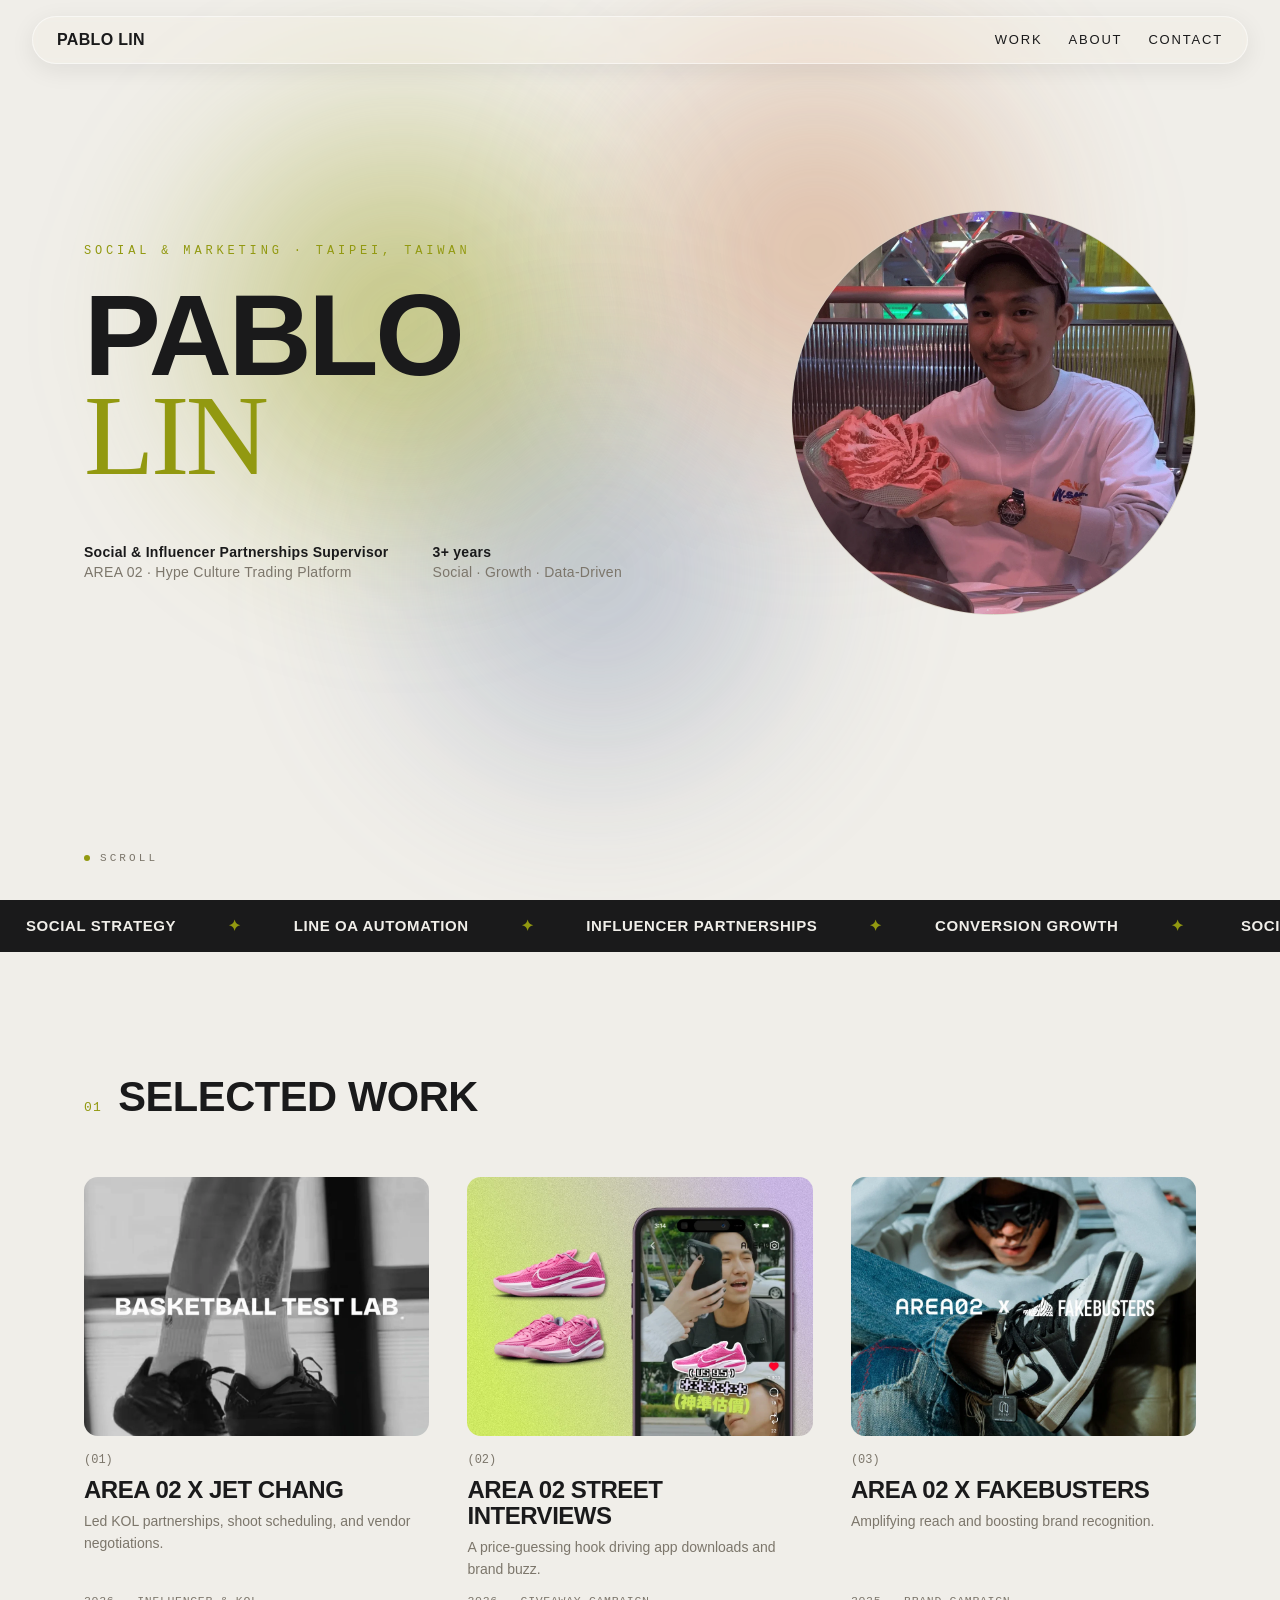
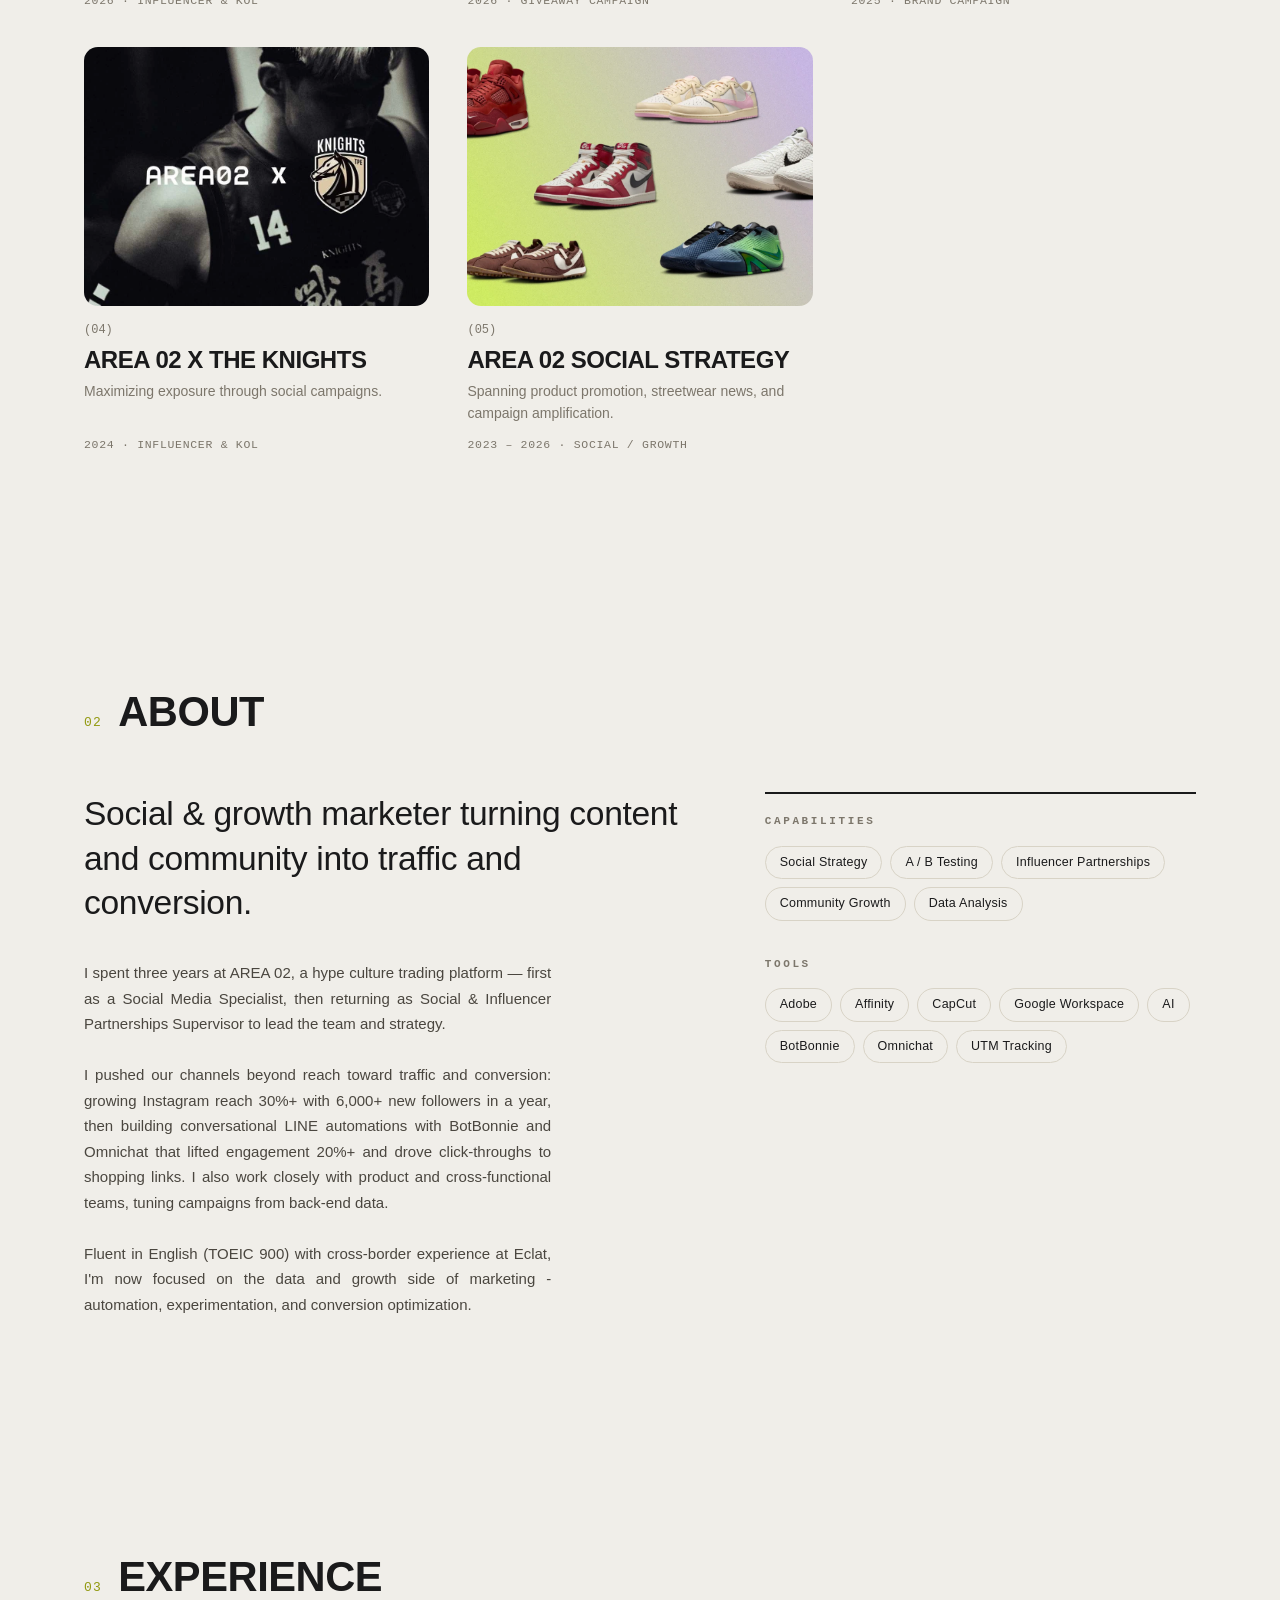
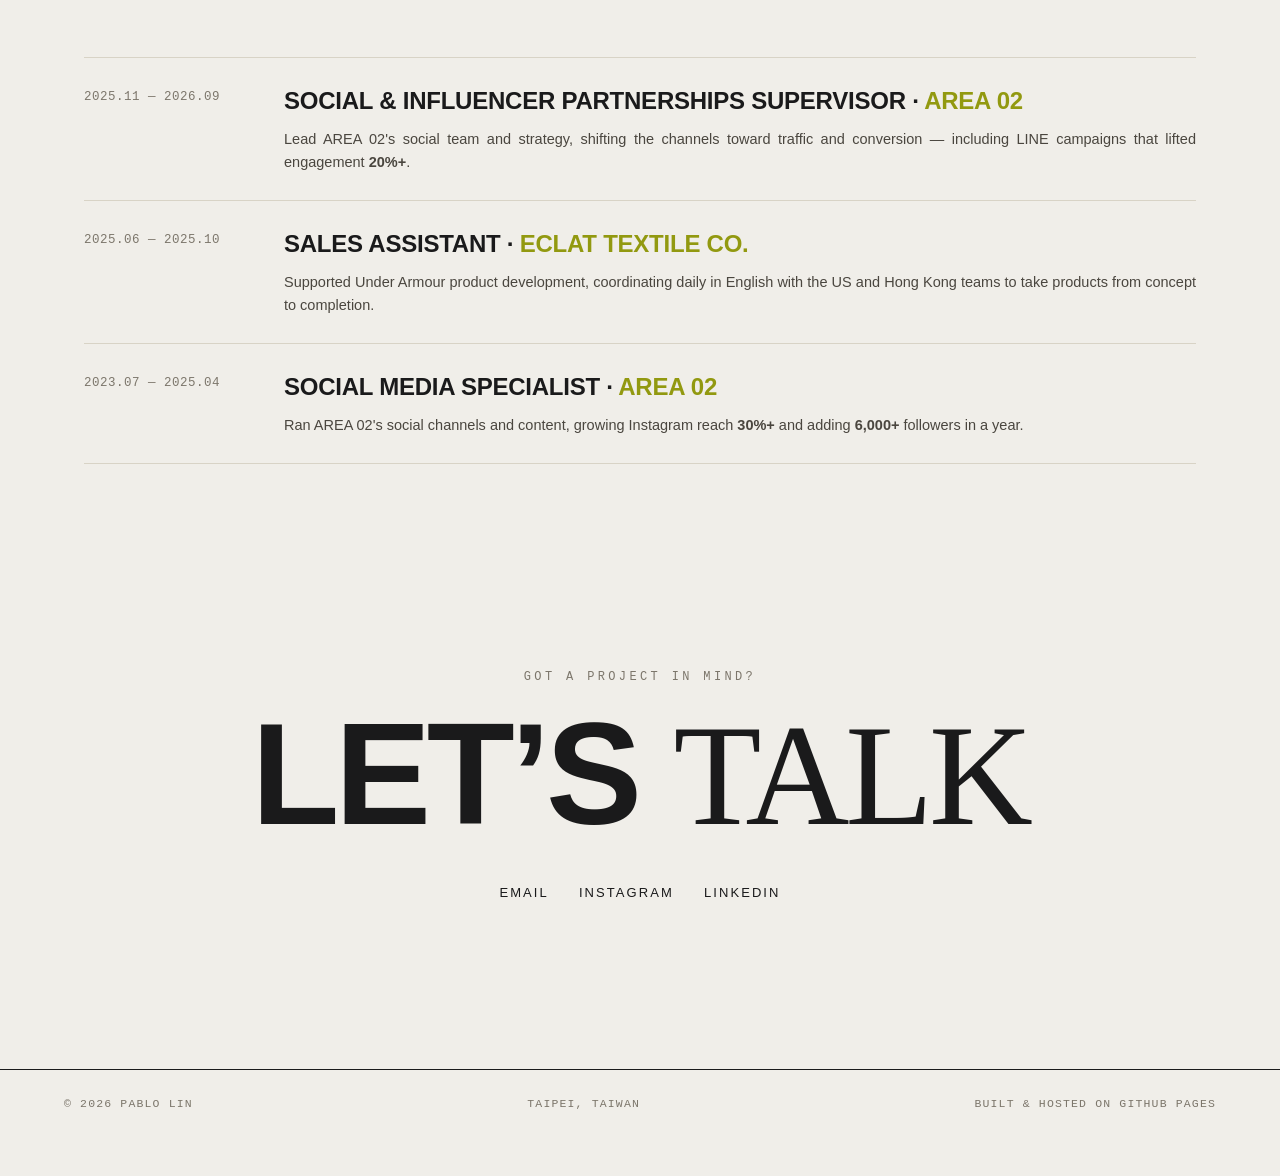
==== commit 23b11de7: "Update index.html" ====
--- a/index.html
+++ b/index.html
@@ -125,7 +125,7 @@
           </div>
           <h3>Tools</h3>
           <div class="taglist">
-            <span>Adobe</span><span>Affinity</span><span>CapCut</span><span>Google Workspace</span><span>AI</span><span>BotBonnie</span><span>Omnichat</span><span>UTM</span>
+            <span>Adobe</span><span>Affinity</span><span>CapCut</span><span>Google Workspace</span><span>AI</span><span>BotBonnie</span><span>Omnichat</span><span>UTM Tracking</span>
           </div>
         </div>
       </div>
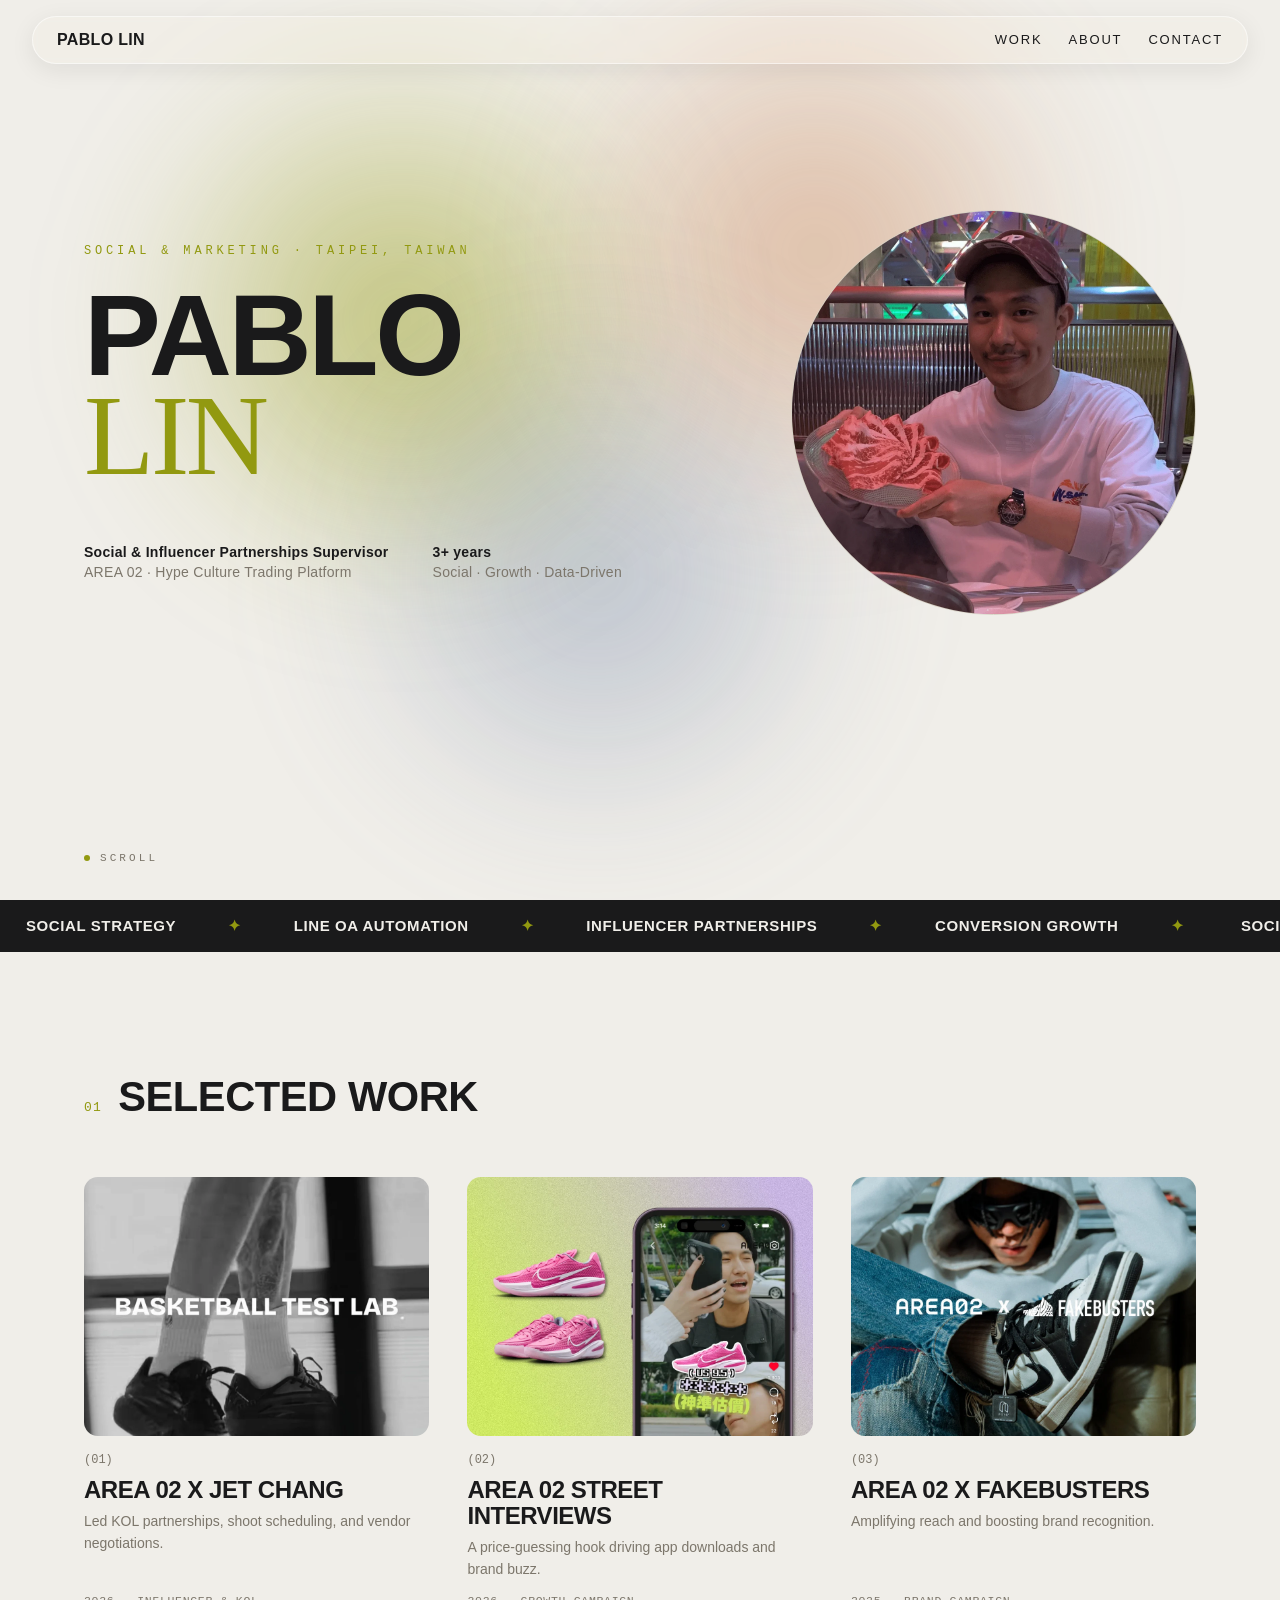
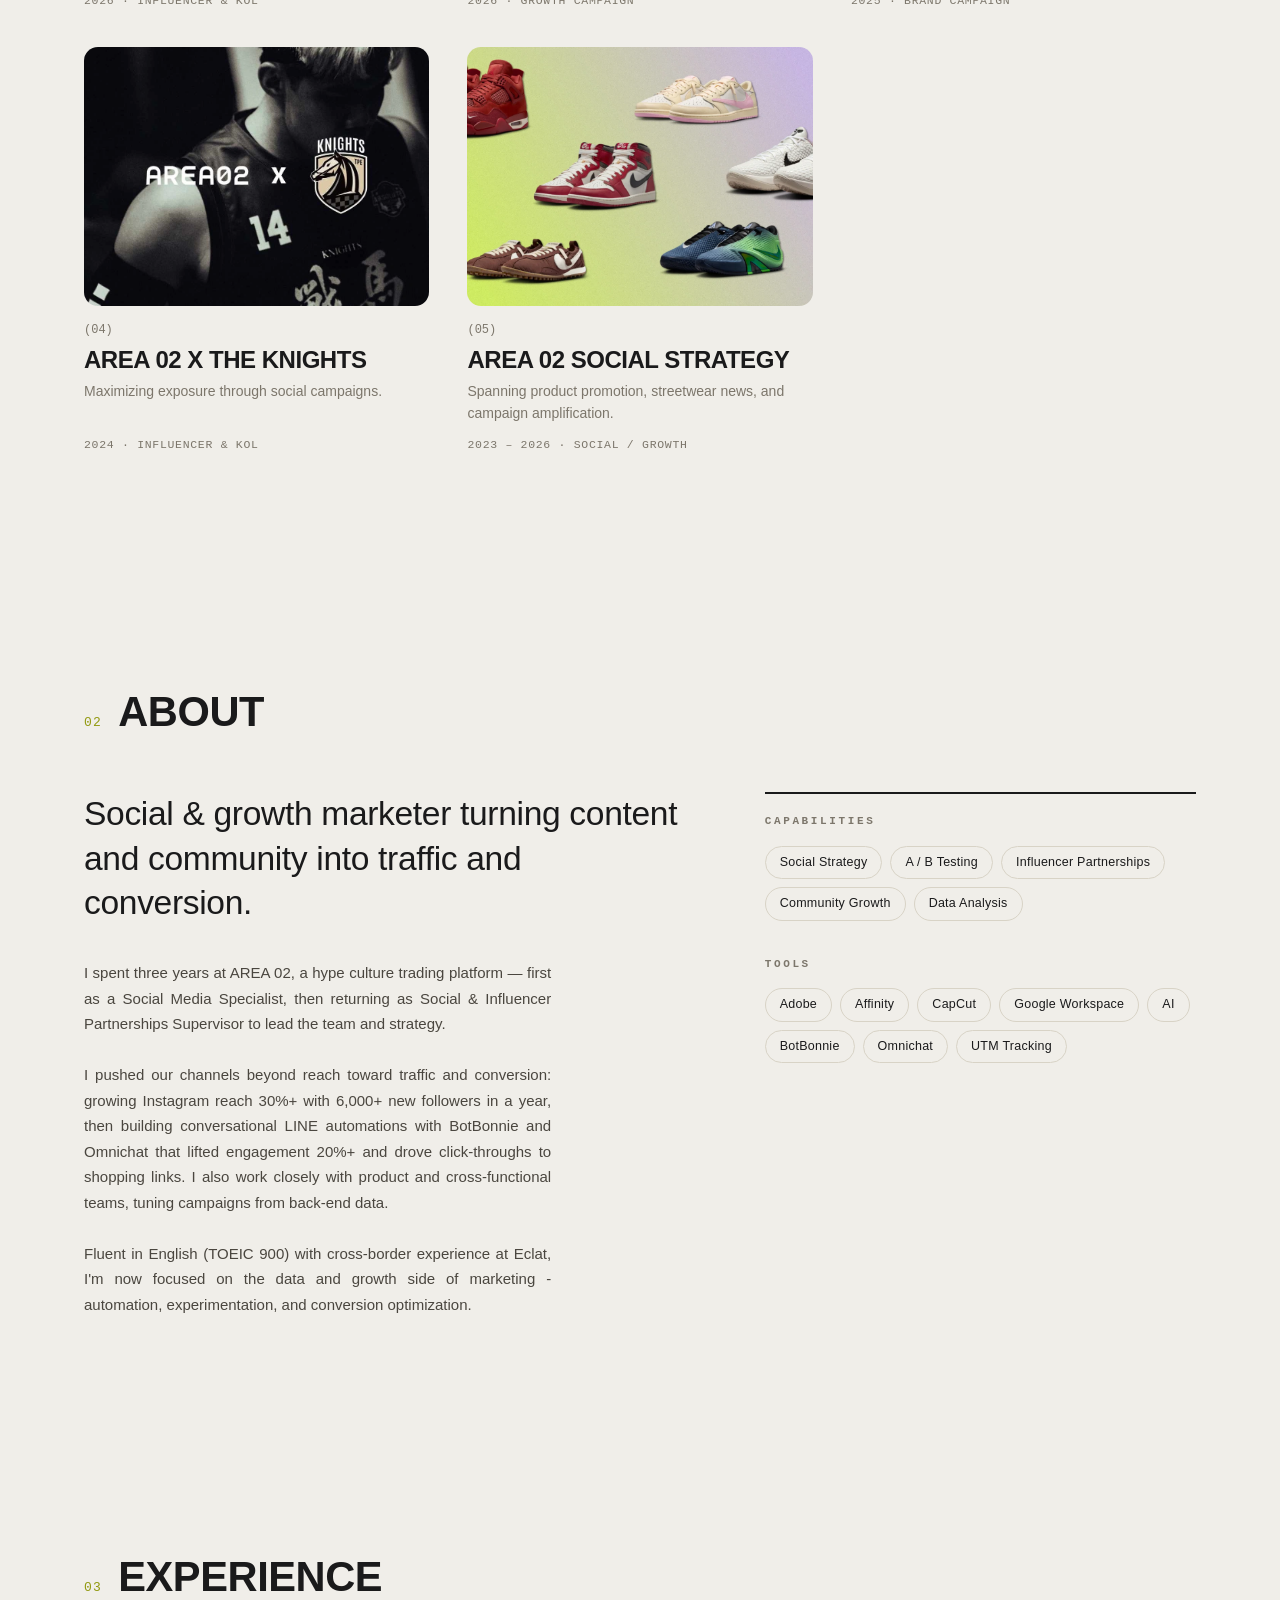
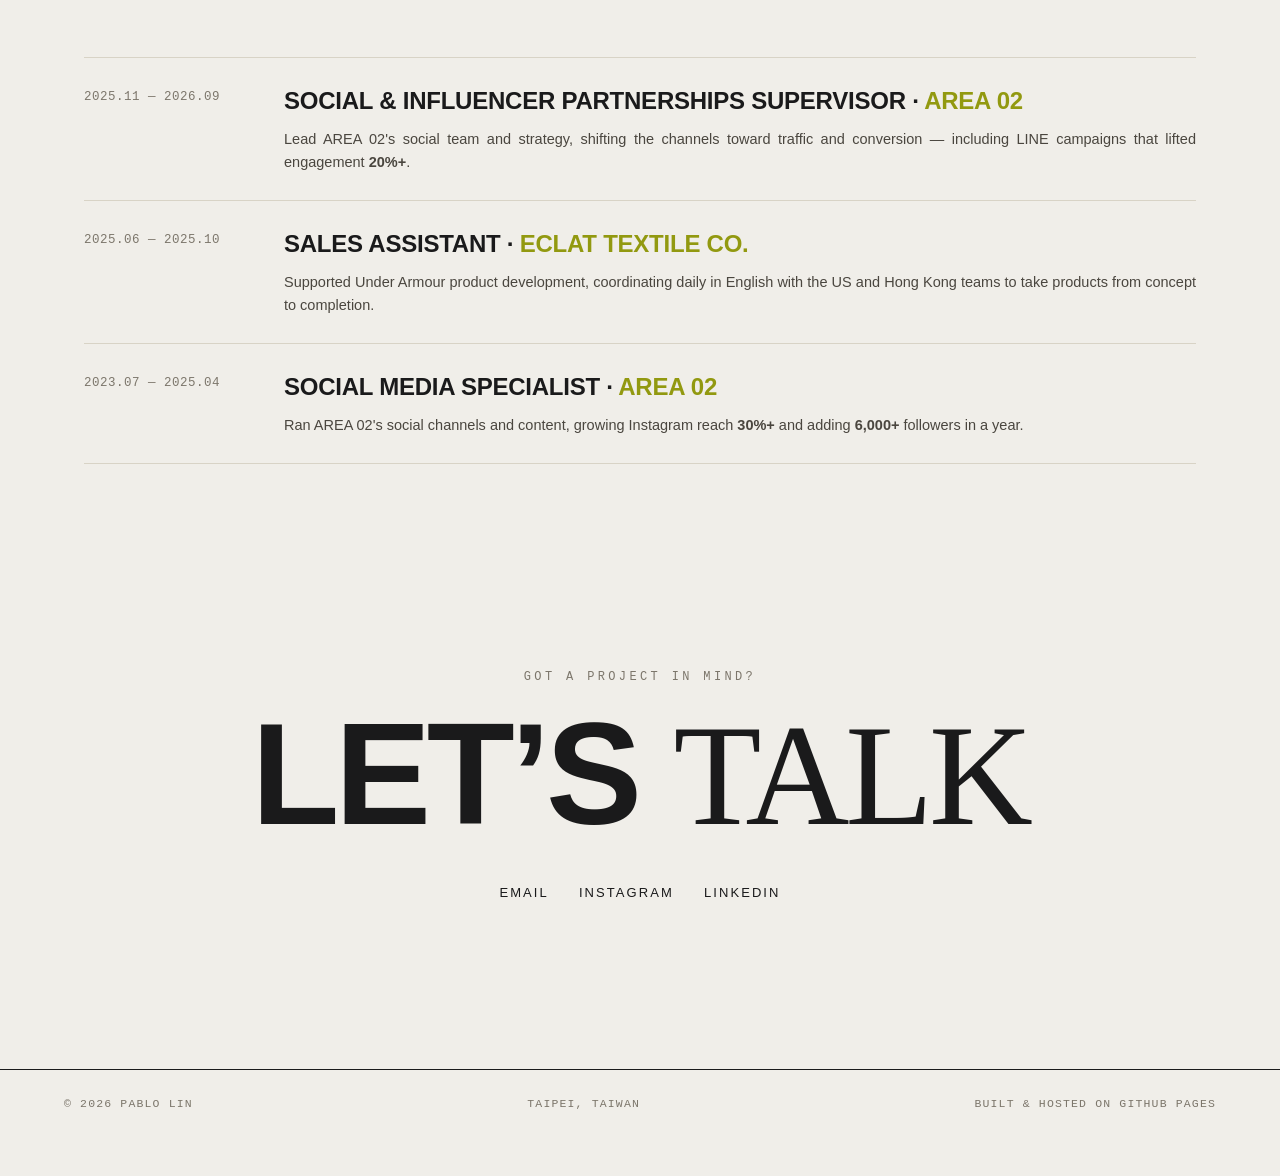
==== commit 6f73d83b: "Update index.html" ====
--- a/index.html
+++ b/index.html
@@ -72,7 +72,7 @@
           <span class="idx">(02)</span>
           <h3 class="work-card-title">AREA 02 Street Interviews</h3>
           <p class="work-card-desc">A price-guessing hook driving app downloads and brand buzz.</p>
-          <span class="work-card-meta">2026 · Giveaway Campaign</span>
+          <span class="work-card-meta">2026 · Growth Campaign</span>
         </div>
       </a>
 
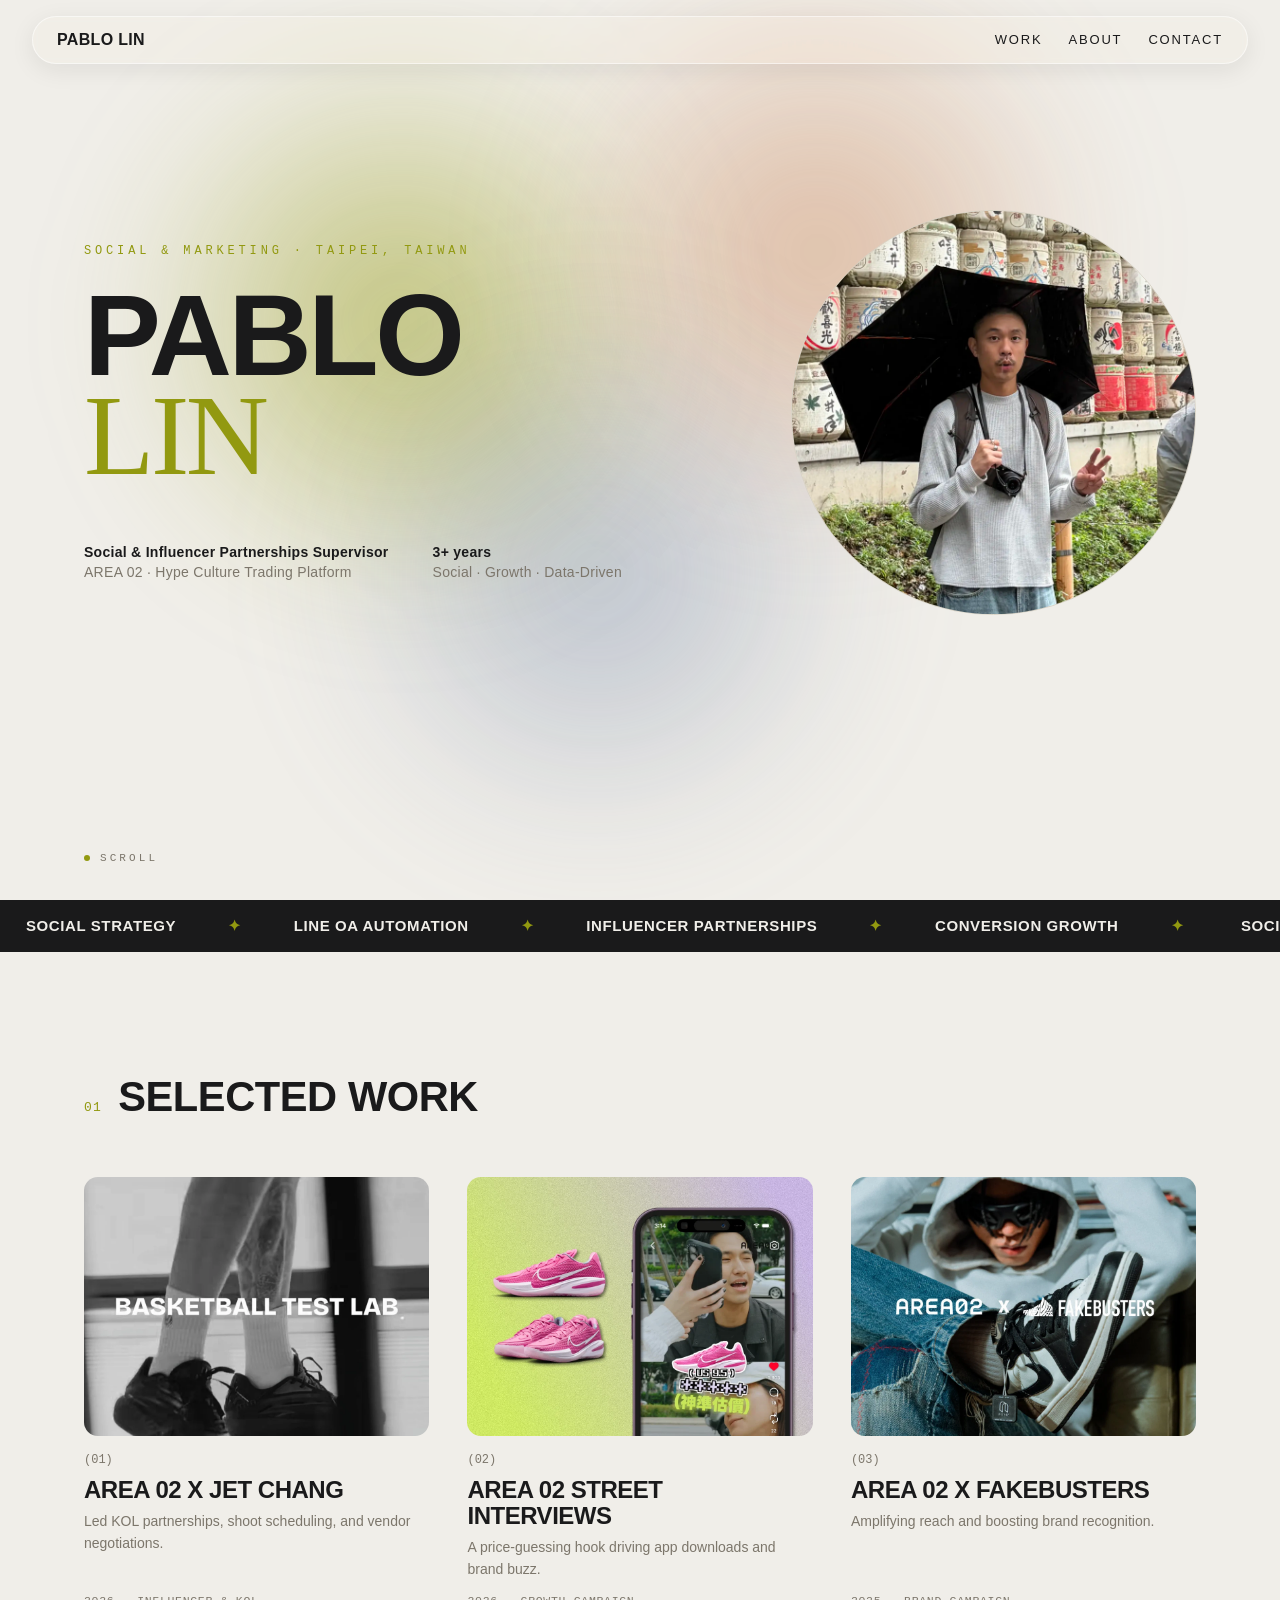
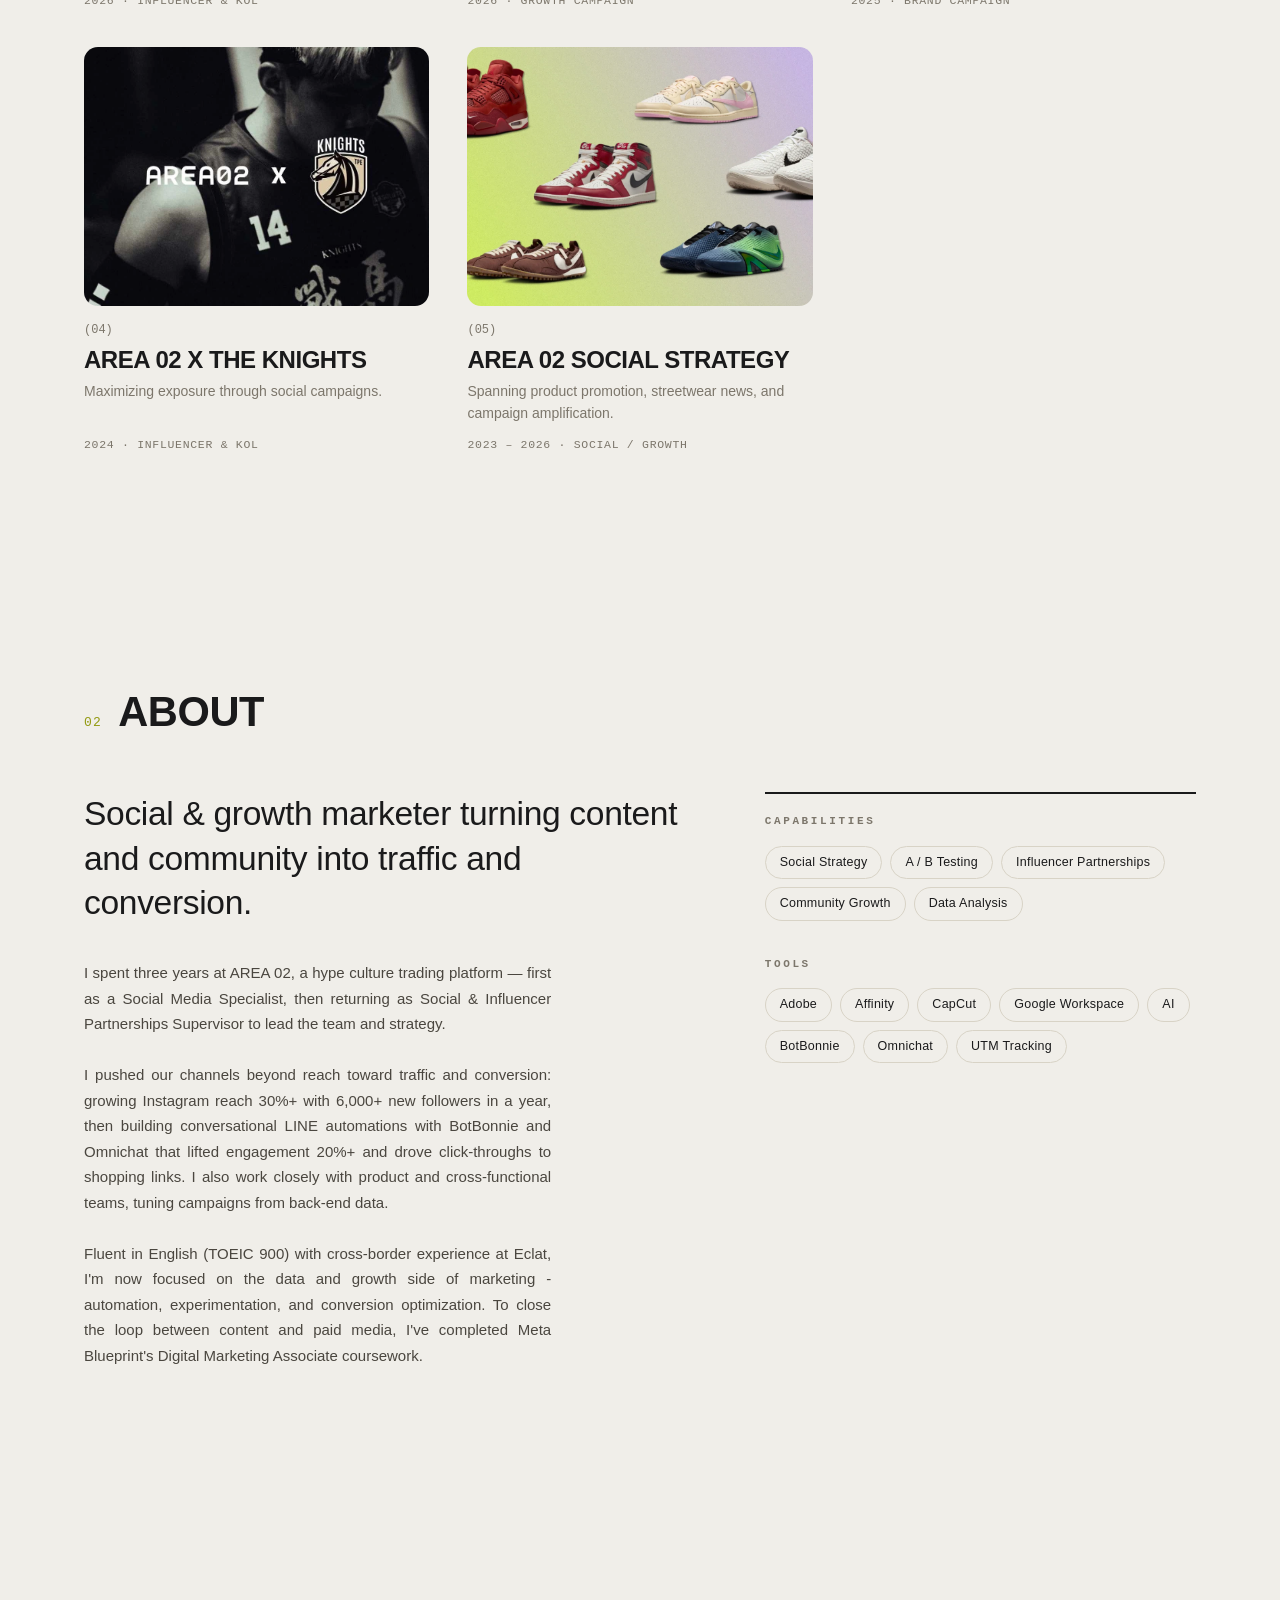
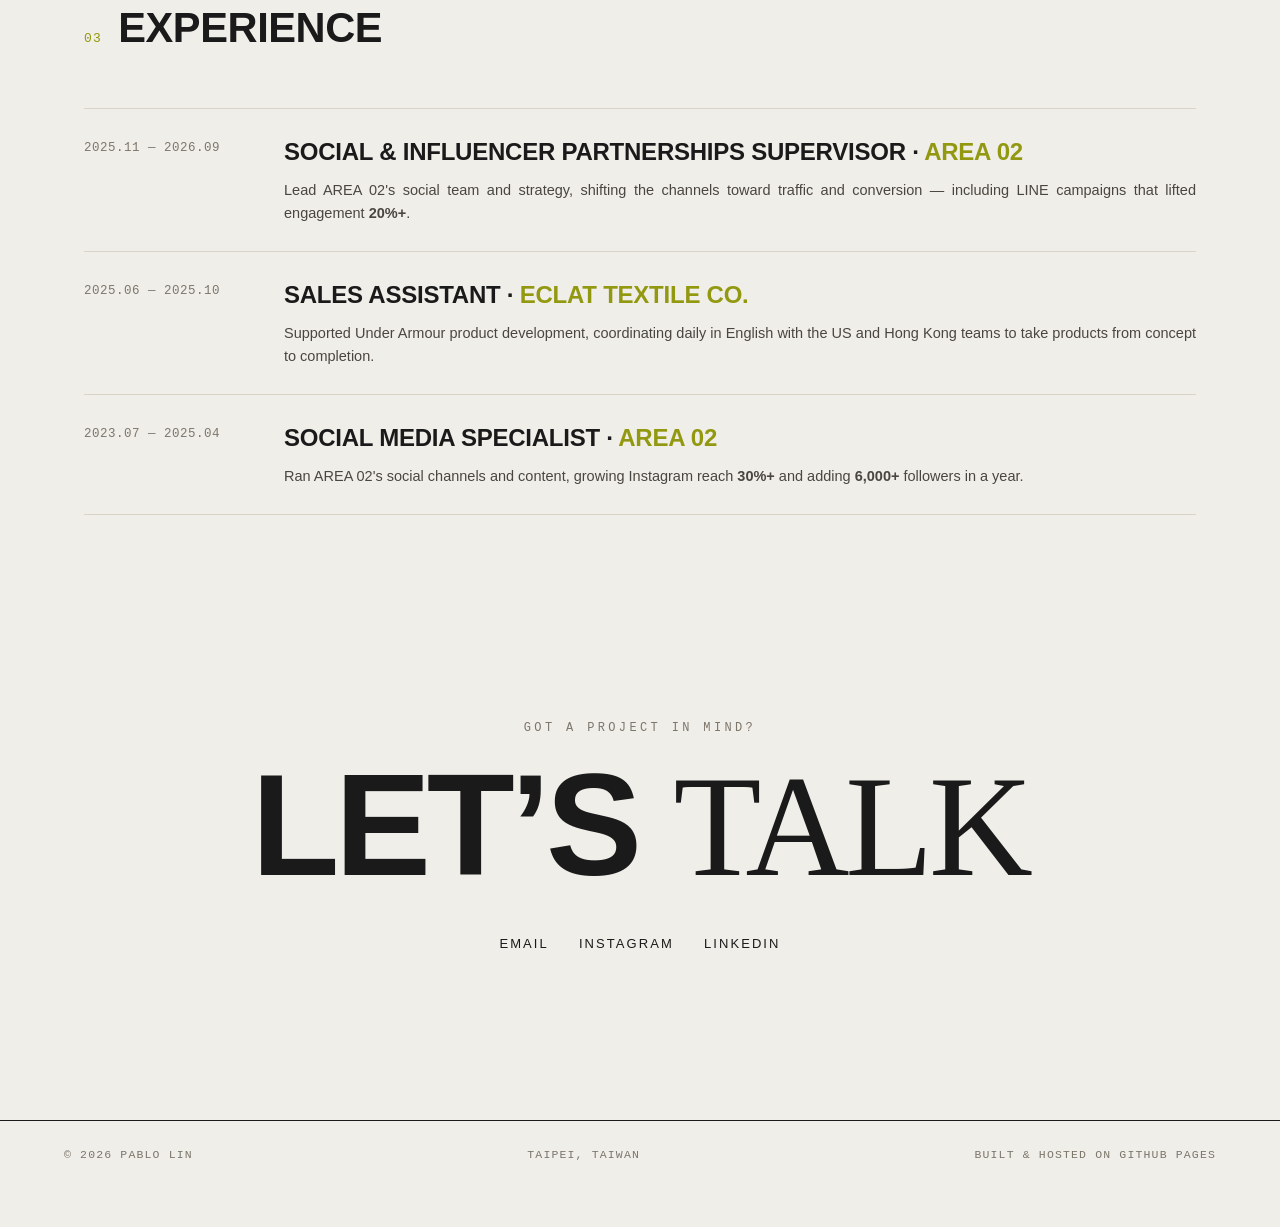
==== commit deb177bd: "Update index.html" ====
--- a/index.html
+++ b/index.html
@@ -115,7 +115,7 @@
     <div class="about-grid">
       <div class="reveal">
         <p class="lead">Social & growth marketer turning content and community into traffic and conversion.</p>
-        <p class="body">I spent three years at AREA 02, a hype culture trading platform — first as a Social Media Specialist, then returning as Social & Influencer Partnerships Supervisor to lead the team and strategy.<br><br>I pushed our channels beyond reach toward traffic and conversion: growing Instagram reach 30%+ with 6,000+ new followers in a year, then building conversational LINE automations with BotBonnie and Omnichat that lifted engagement 20%+ and drove click-throughs to shopping links. I also work closely with product and cross-functional teams, tuning campaigns from back-end data.<br><br>Fluent in English (TOEIC 900) with cross-border experience at Eclat, I'm now focused on the data and growth side of marketing - automation, experimentation, and conversion optimization.</p>
+        <p class="body">I spent three years at AREA 02, a hype culture trading platform — first as a Social Media Specialist, then returning as Social & Influencer Partnerships Supervisor to lead the team and strategy.<br><br>I pushed our channels beyond reach toward traffic and conversion: growing Instagram reach 30%+ with 6,000+ new followers in a year, then building conversational LINE automations with BotBonnie and Omnichat that lifted engagement 20%+ and drove click-throughs to shopping links. I also work closely with product and cross-functional teams, tuning campaigns from back-end data.<br><br>Fluent in English (TOEIC 900) with cross-border experience at Eclat, I'm now focused on the data and growth side of marketing - automation, experimentation, and conversion optimization. To close the loop between content and paid media, I've completed Meta Blueprint's Digital Marketing Associate coursework.</p>
       </div>
       <div class="reveal">
         <div class="sidecard">
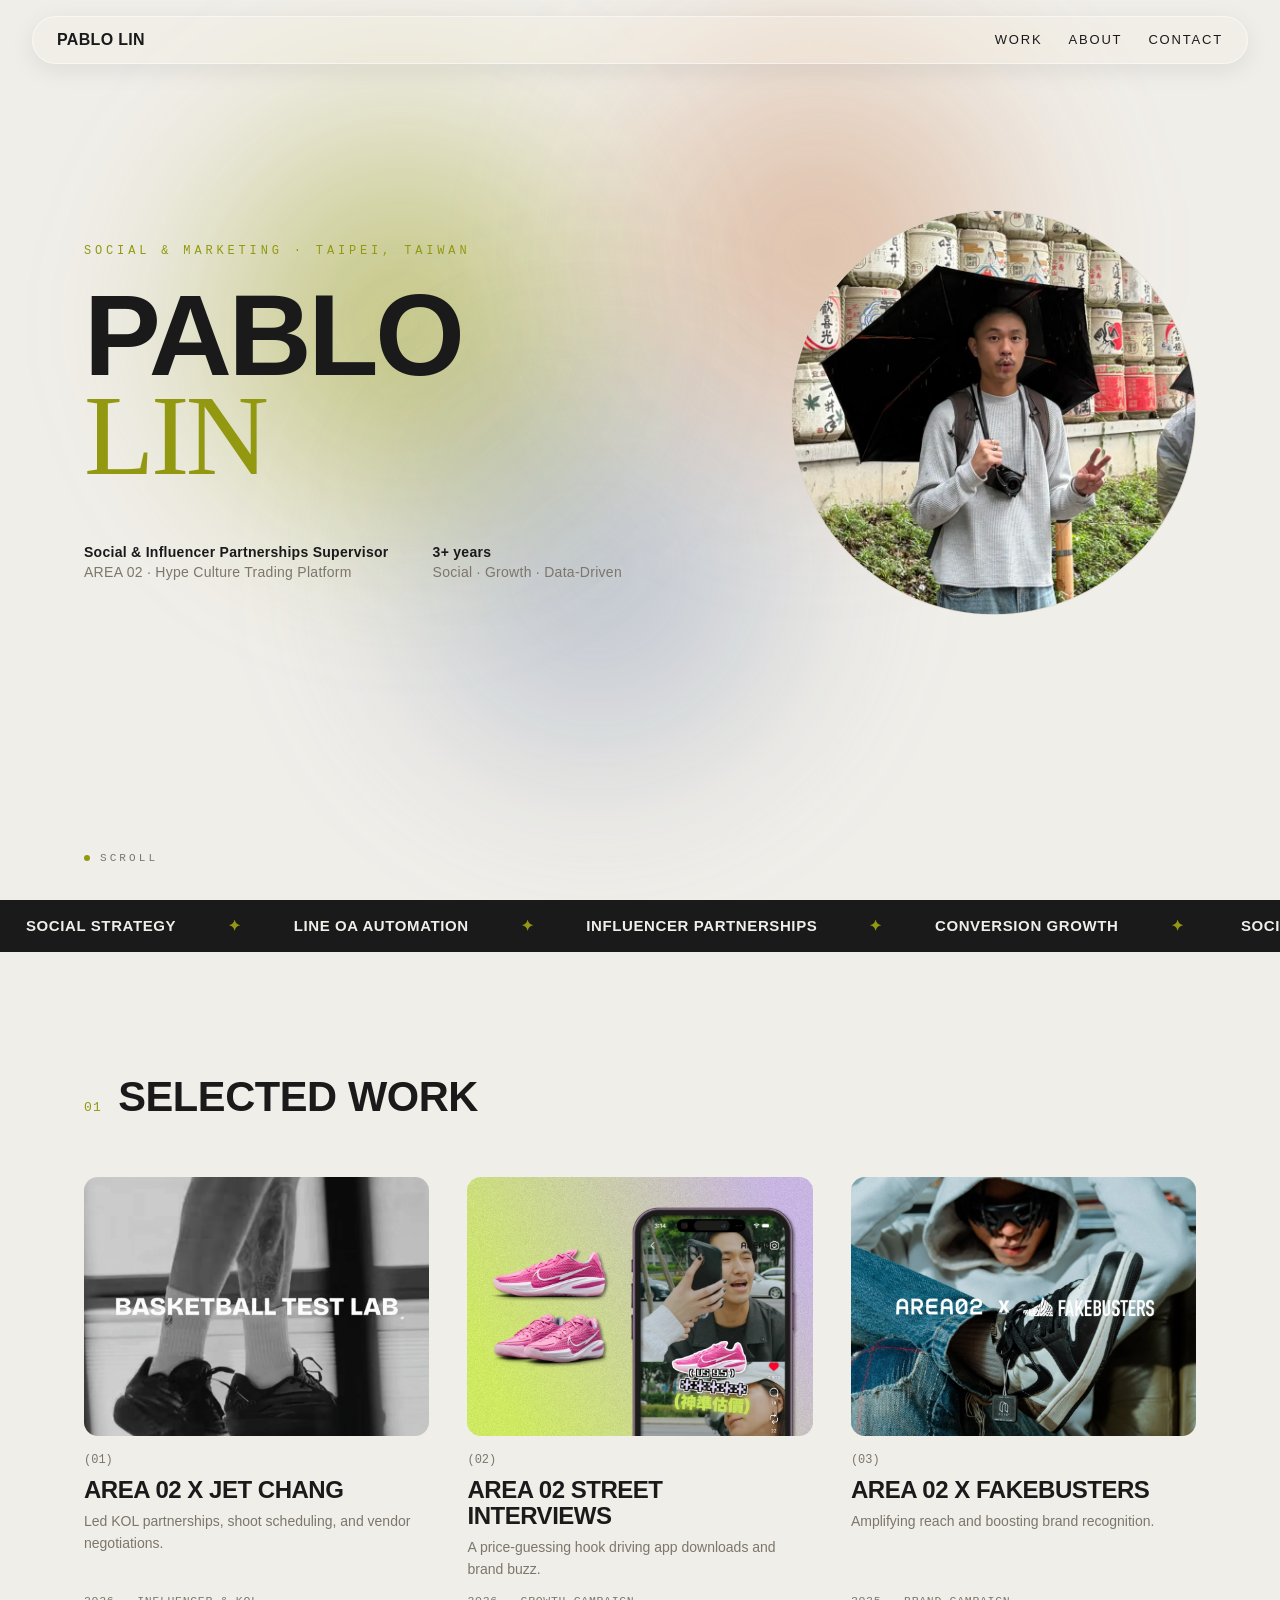
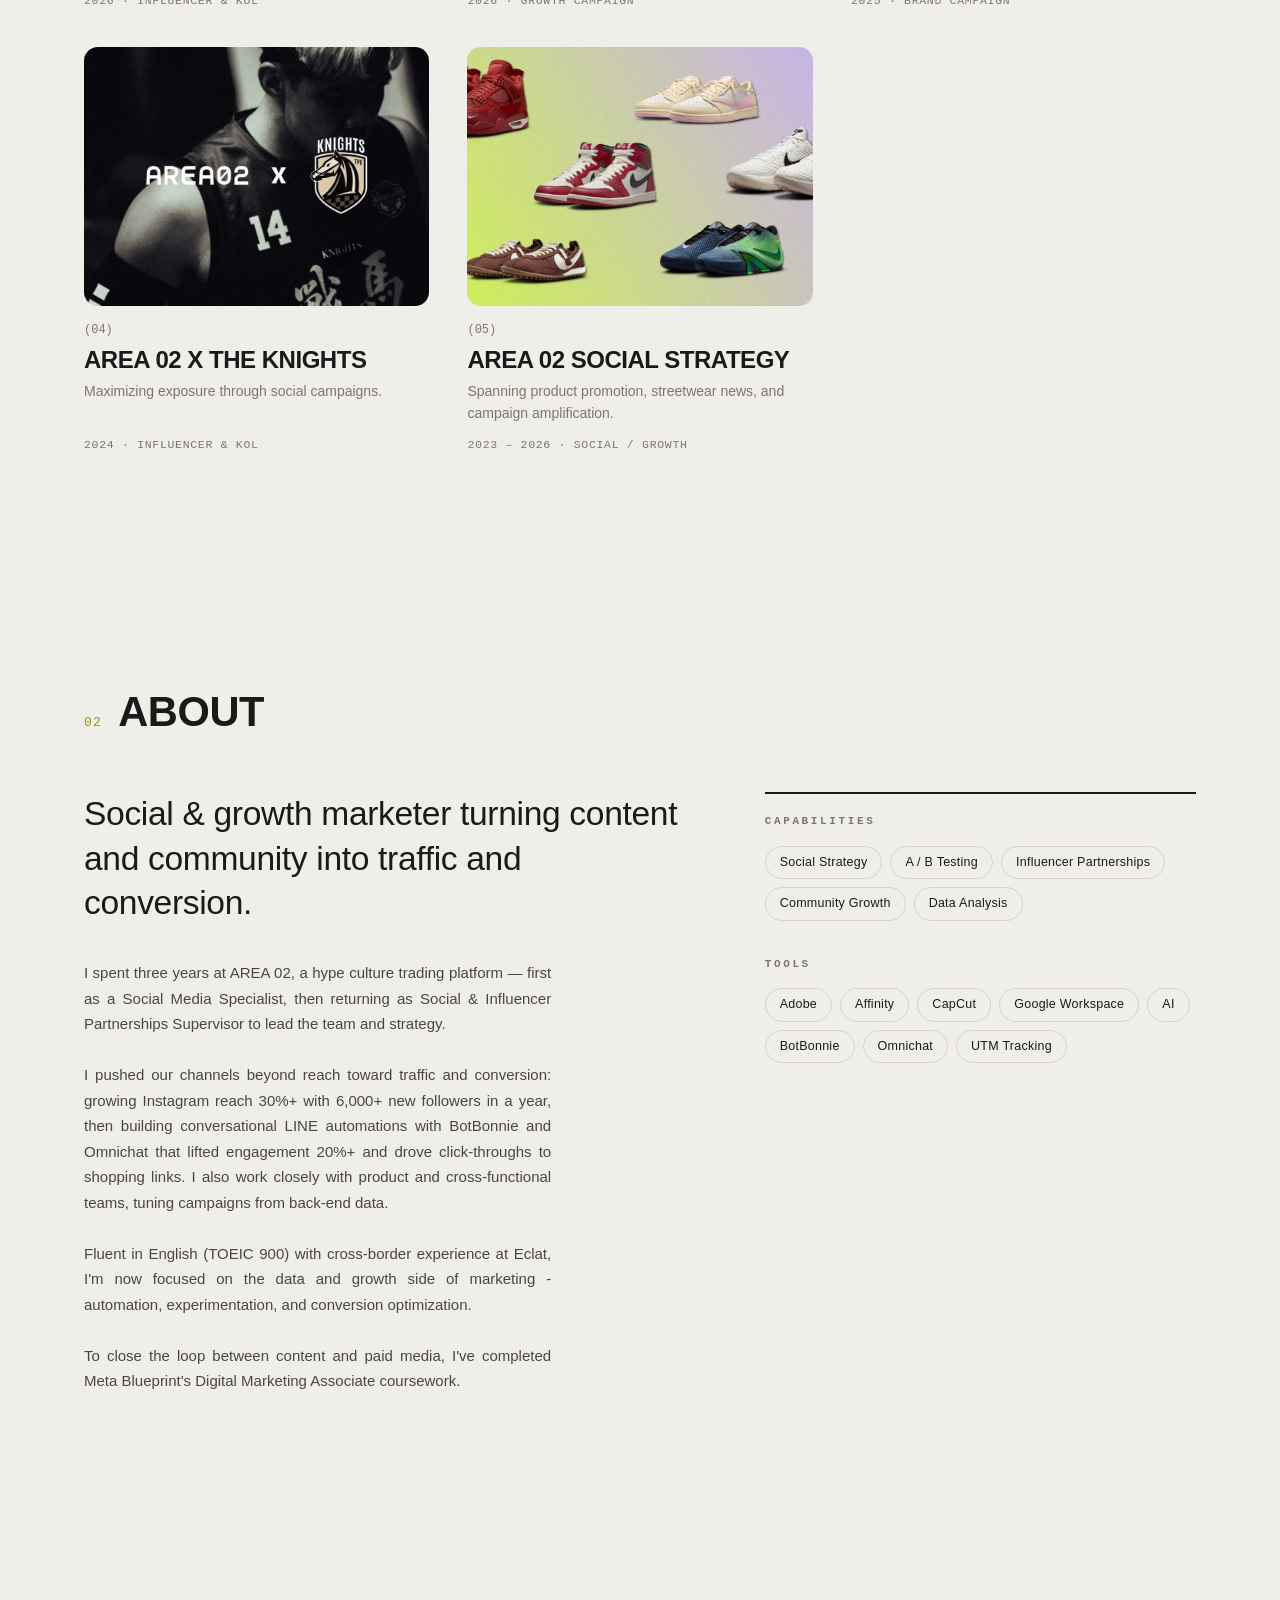
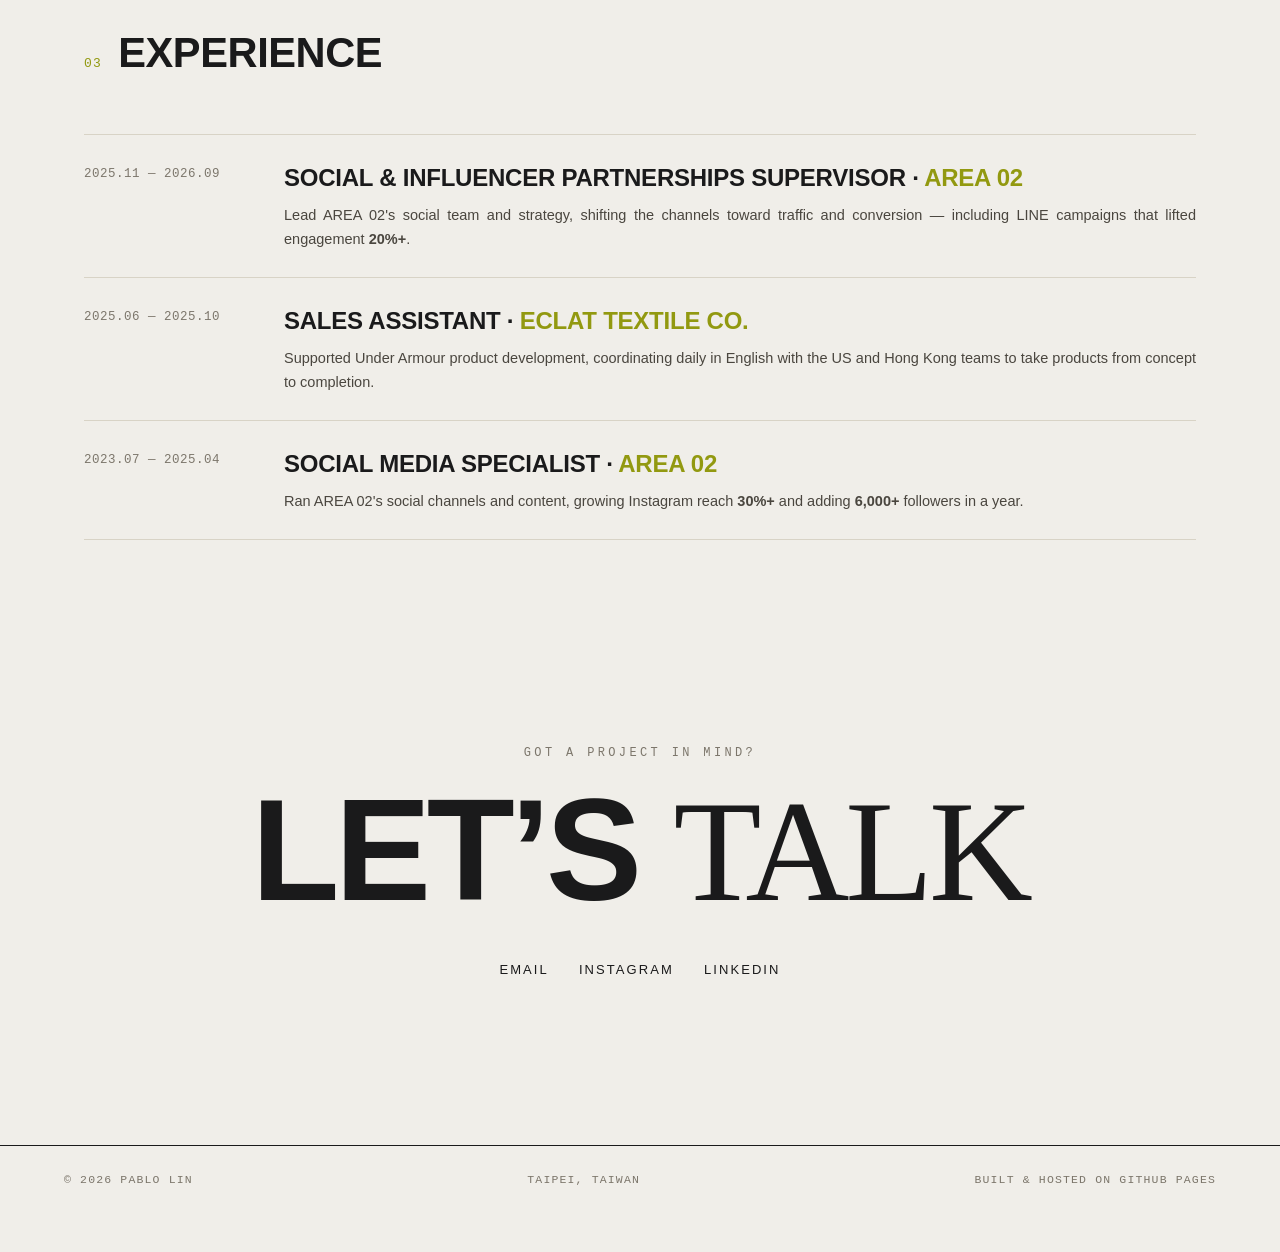
==== commit af8a5765: "Update index.html" ====
--- a/index.html
+++ b/index.html
@@ -115,7 +115,7 @@
     <div class="about-grid">
       <div class="reveal">
         <p class="lead">Social & growth marketer turning content and community into traffic and conversion.</p>
-        <p class="body">I spent three years at AREA 02, a hype culture trading platform — first as a Social Media Specialist, then returning as Social & Influencer Partnerships Supervisor to lead the team and strategy.<br><br>I pushed our channels beyond reach toward traffic and conversion: growing Instagram reach 30%+ with 6,000+ new followers in a year, then building conversational LINE automations with BotBonnie and Omnichat that lifted engagement 20%+ and drove click-throughs to shopping links. I also work closely with product and cross-functional teams, tuning campaigns from back-end data.<br><br>Fluent in English (TOEIC 900) with cross-border experience at Eclat, I'm now focused on the data and growth side of marketing - automation, experimentation, and conversion optimization. To close the loop between content and paid media, I've completed Meta Blueprint's Digital Marketing Associate coursework.</p>
+        <p class="body">I spent three years at AREA 02, a hype culture trading platform — first as a Social Media Specialist, then returning as Social & Influencer Partnerships Supervisor to lead the team and strategy.<br><br>I pushed our channels beyond reach toward traffic and conversion: growing Instagram reach 30%+ with 6,000+ new followers in a year, then building conversational LINE automations with BotBonnie and Omnichat that lifted engagement 20%+ and drove click-throughs to shopping links. I also work closely with product and cross-functional teams, tuning campaigns from back-end data.<br><br>Fluent in English (TOEIC 900) with cross-border experience at Eclat, I'm now focused on the data and growth side of marketing - automation, experimentation, and conversion optimization.<br><br>To close the loop between content and paid media, I've completed Meta Blueprint's Digital Marketing Associate coursework.</p>
       </div>
       <div class="reveal">
         <div class="sidecard">
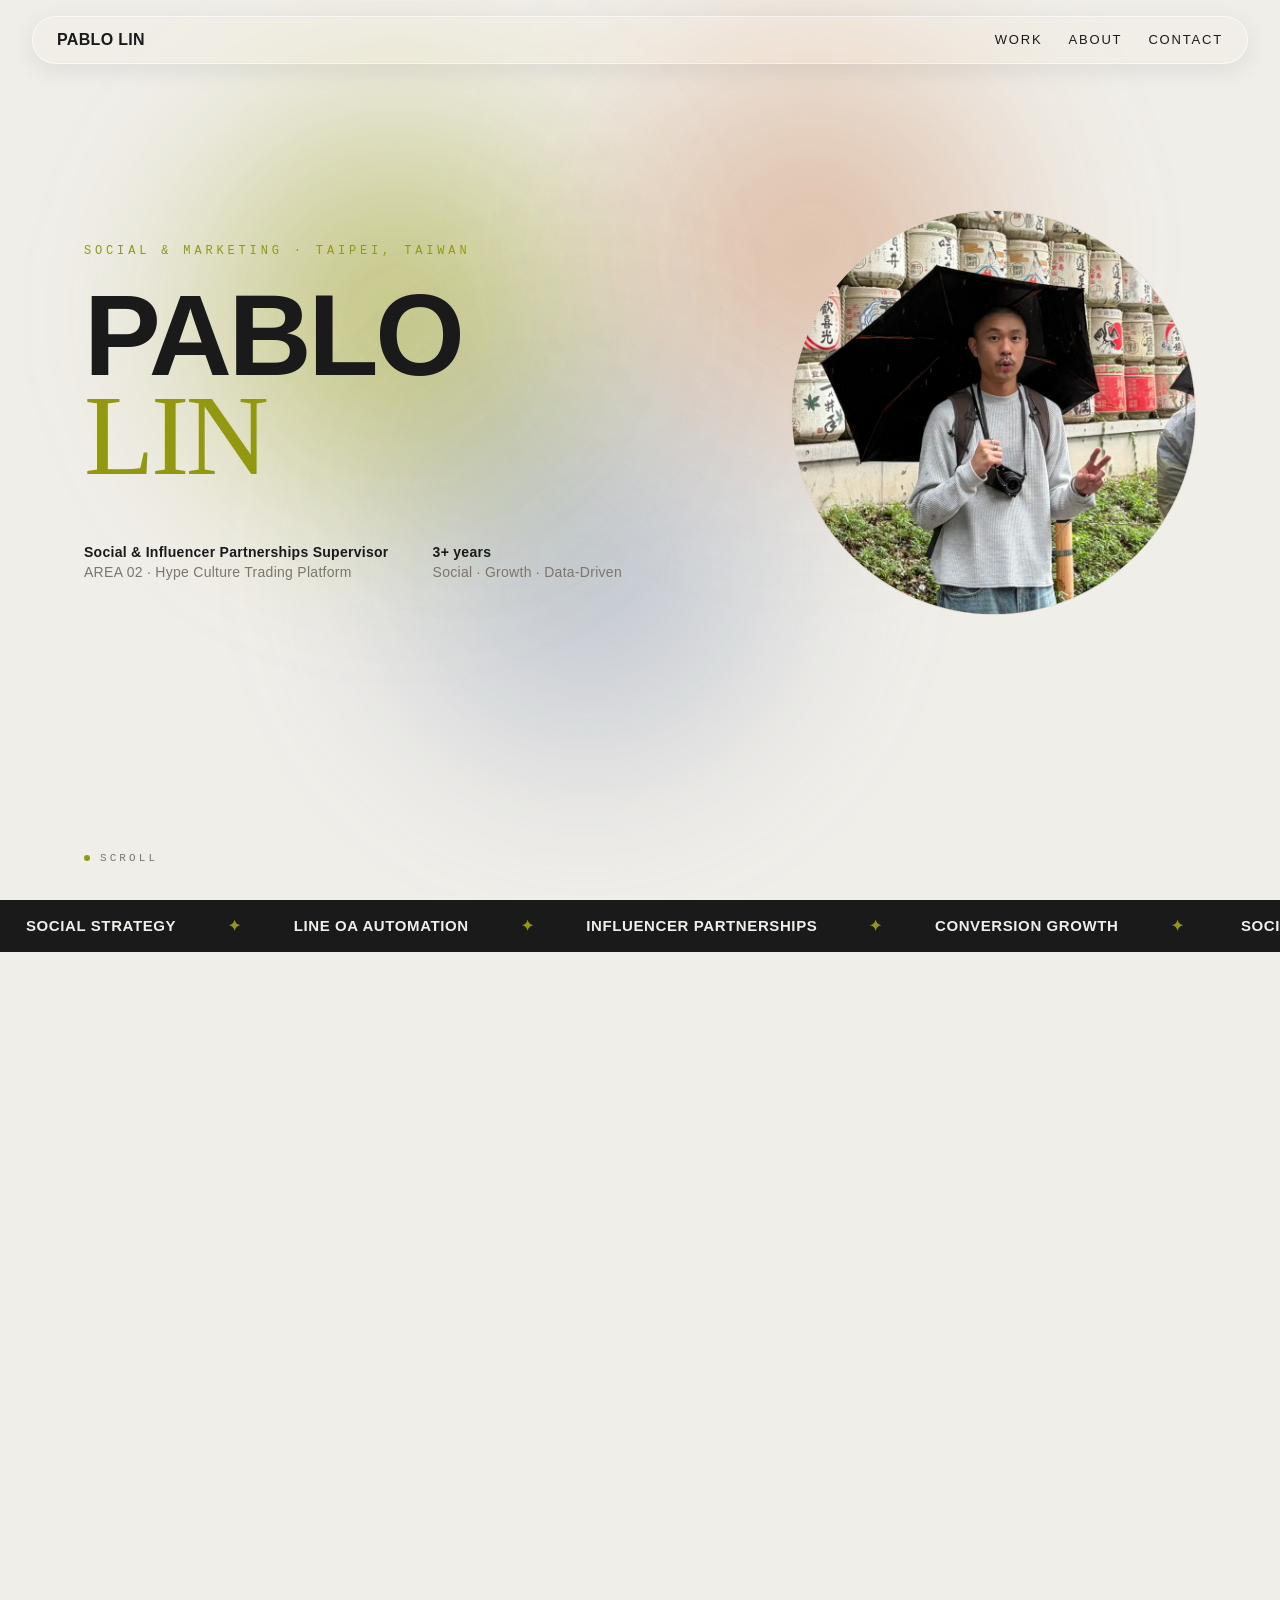
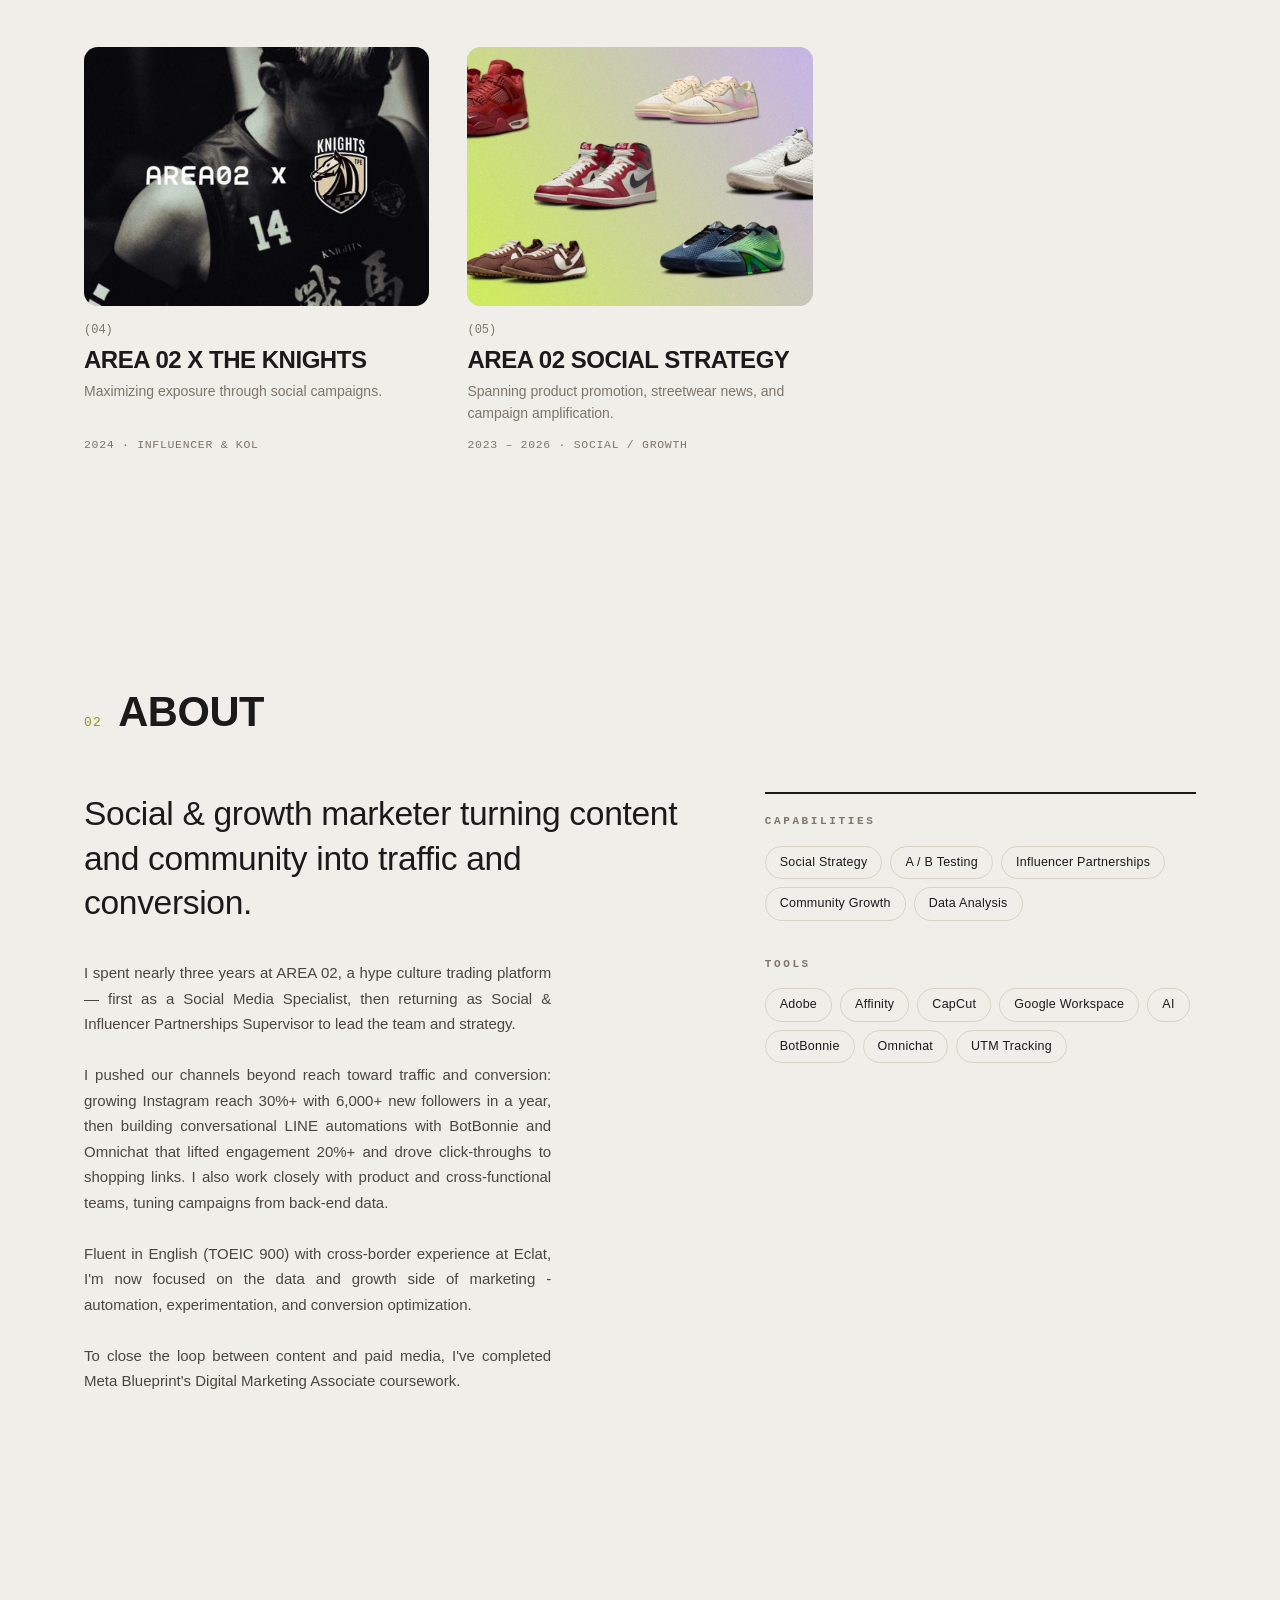
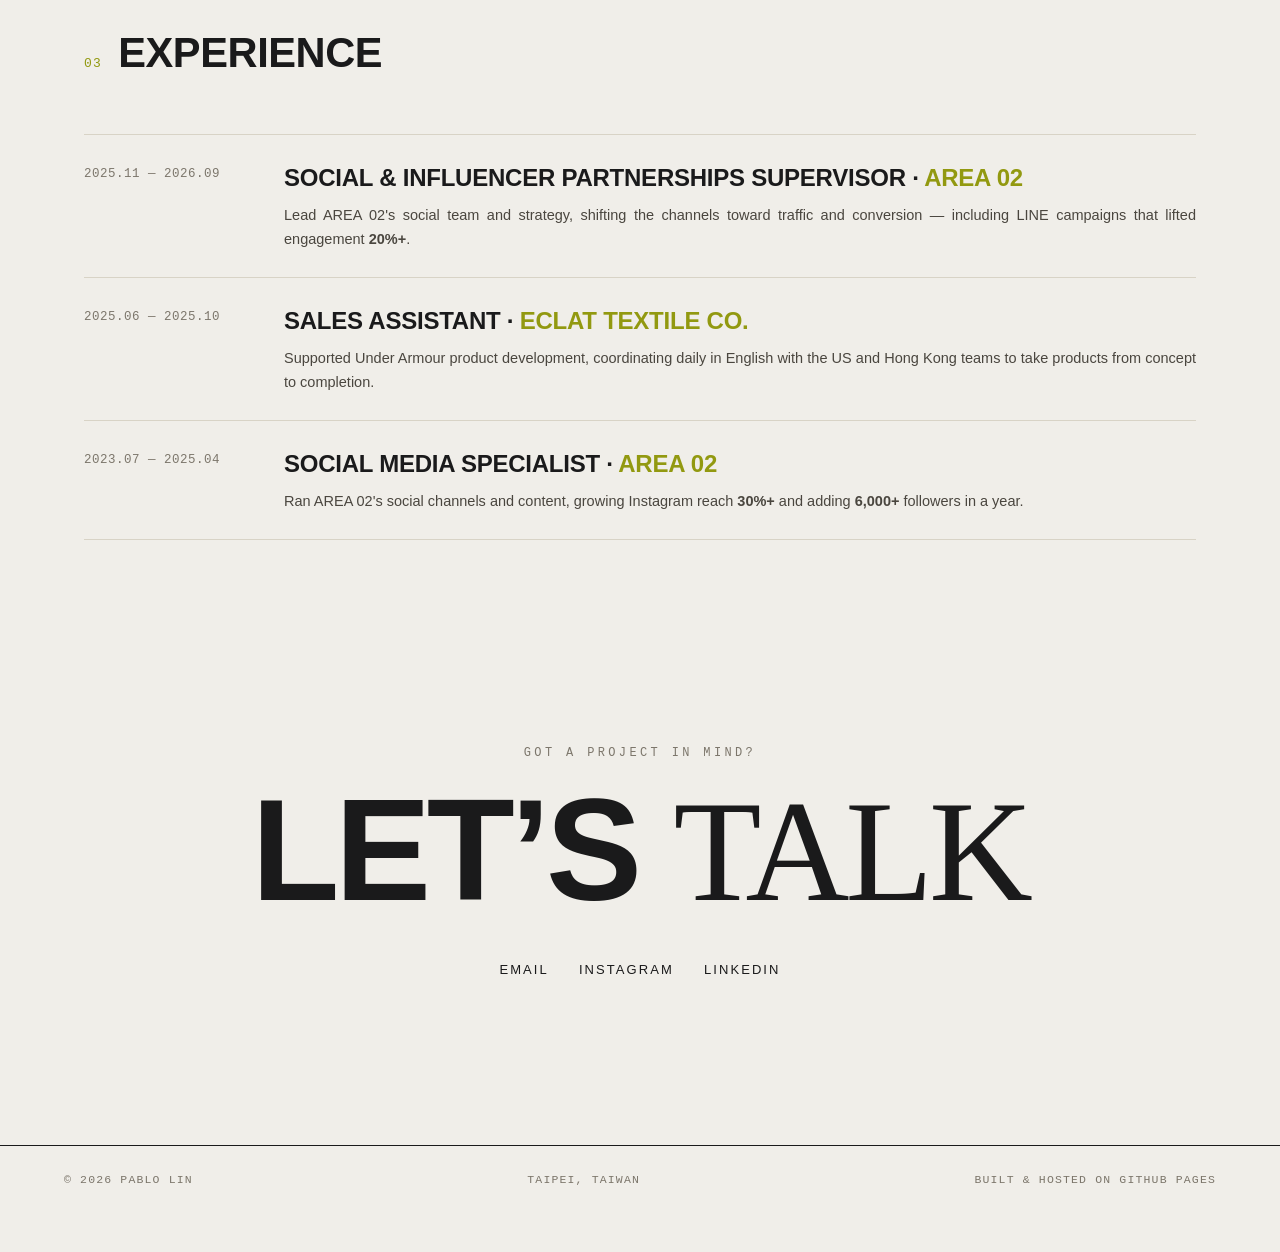
==== commit 1acb6b51: "Updated index.html" ====
--- a/index.html
+++ b/index.html
@@ -115,7 +115,7 @@
     <div class="about-grid">
       <div class="reveal">
         <p class="lead">Social & growth marketer turning content and community into traffic and conversion.</p>
-        <p class="body">I spent three years at AREA 02, a hype culture trading platform — first as a Social Media Specialist, then returning as Social & Influencer Partnerships Supervisor to lead the team and strategy.<br><br>I pushed our channels beyond reach toward traffic and conversion: growing Instagram reach 30%+ with 6,000+ new followers in a year, then building conversational LINE automations with BotBonnie and Omnichat that lifted engagement 20%+ and drove click-throughs to shopping links. I also work closely with product and cross-functional teams, tuning campaigns from back-end data.<br><br>Fluent in English (TOEIC 900) with cross-border experience at Eclat, I'm now focused on the data and growth side of marketing - automation, experimentation, and conversion optimization.<br><br>To close the loop between content and paid media, I've completed Meta Blueprint's Digital Marketing Associate coursework.</p>
+        <p class="body">I spent nearly three years at AREA 02, a hype culture trading platform — first as a Social Media Specialist, then returning as Social & Influencer Partnerships Supervisor to lead the team and strategy.<br><br>I pushed our channels beyond reach toward traffic and conversion: growing Instagram reach 30%+ with 6,000+ new followers in a year, then building conversational LINE automations with BotBonnie and Omnichat that lifted engagement 20%+ and drove click-throughs to shopping links. I also work closely with product and cross-functional teams, tuning campaigns from back-end data.<br><br>Fluent in English (TOEIC 900) with cross-border experience at Eclat, I'm now focused on the data and growth side of marketing - automation, experimentation, and conversion optimization.<br><br>To close the loop between content and paid media, I've completed Meta Blueprint's Digital Marketing Associate coursework.</p>
       </div>
       <div class="reveal">
         <div class="sidecard">
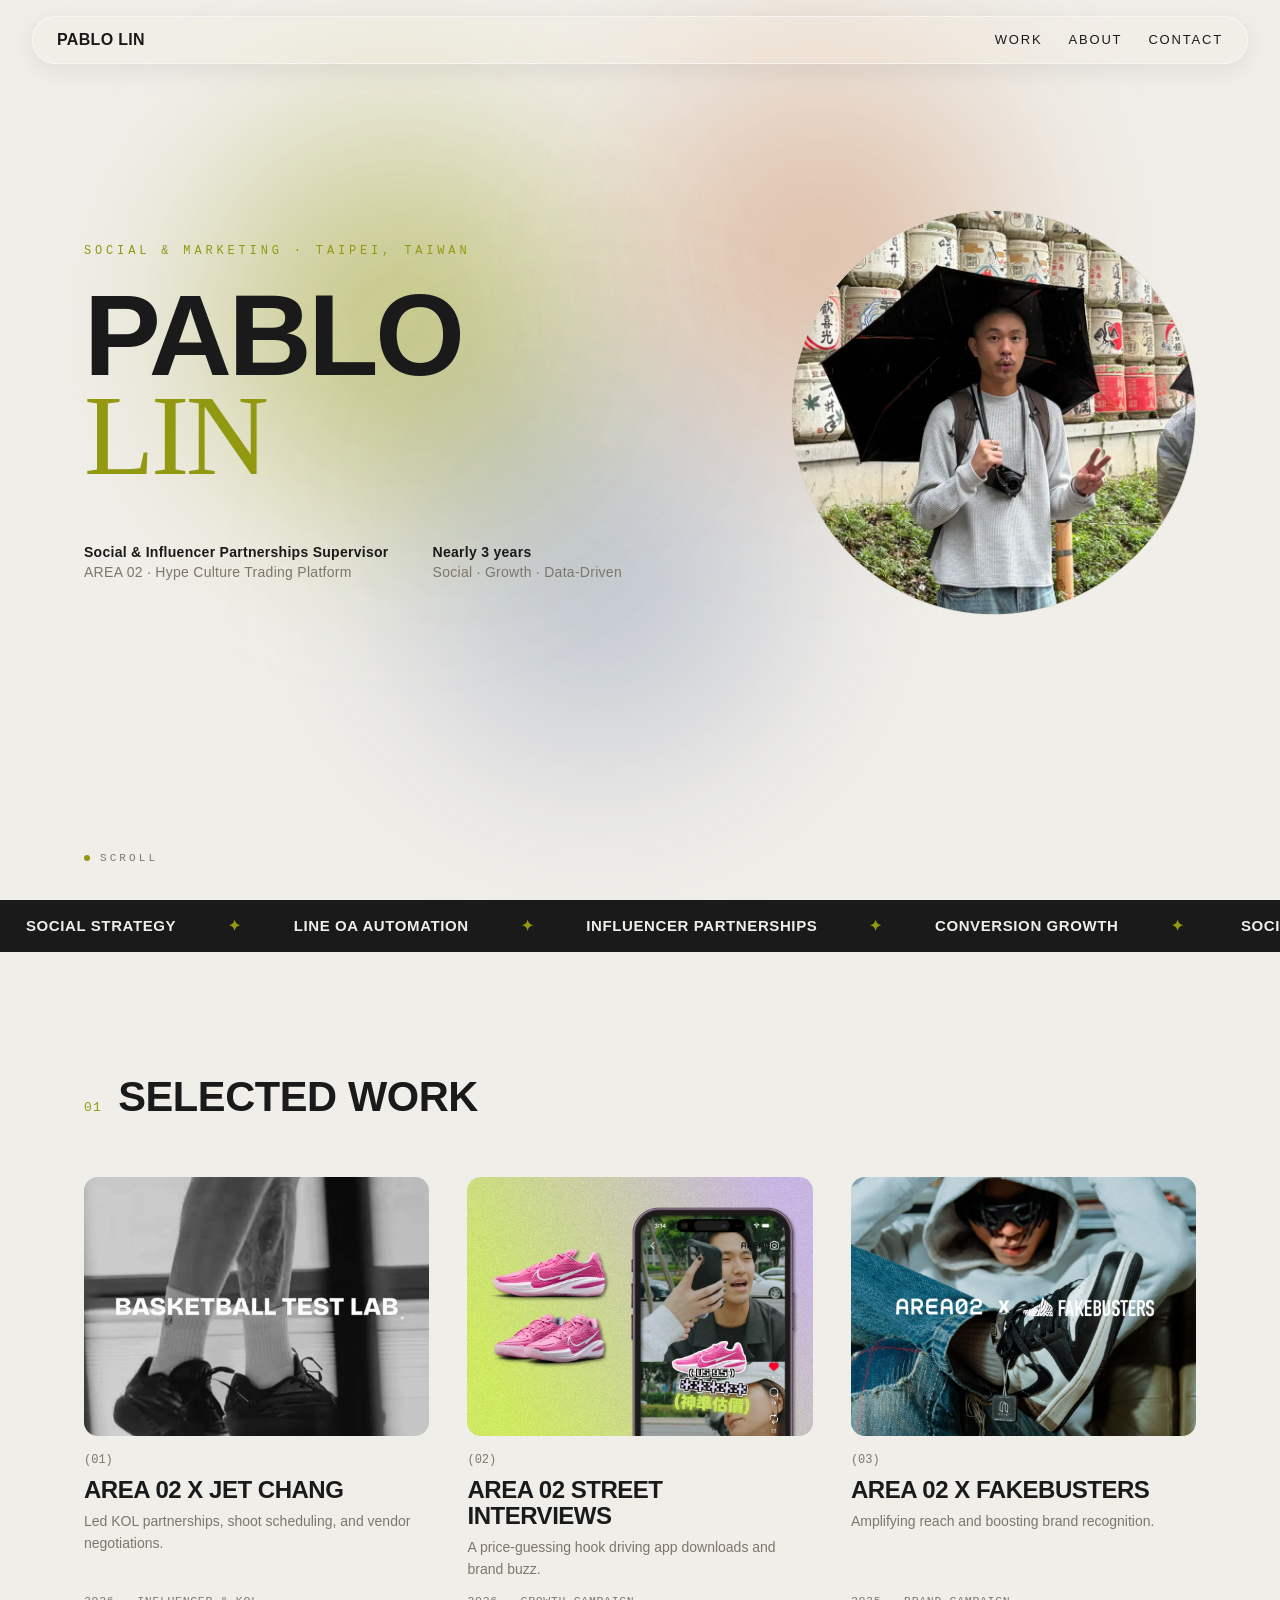
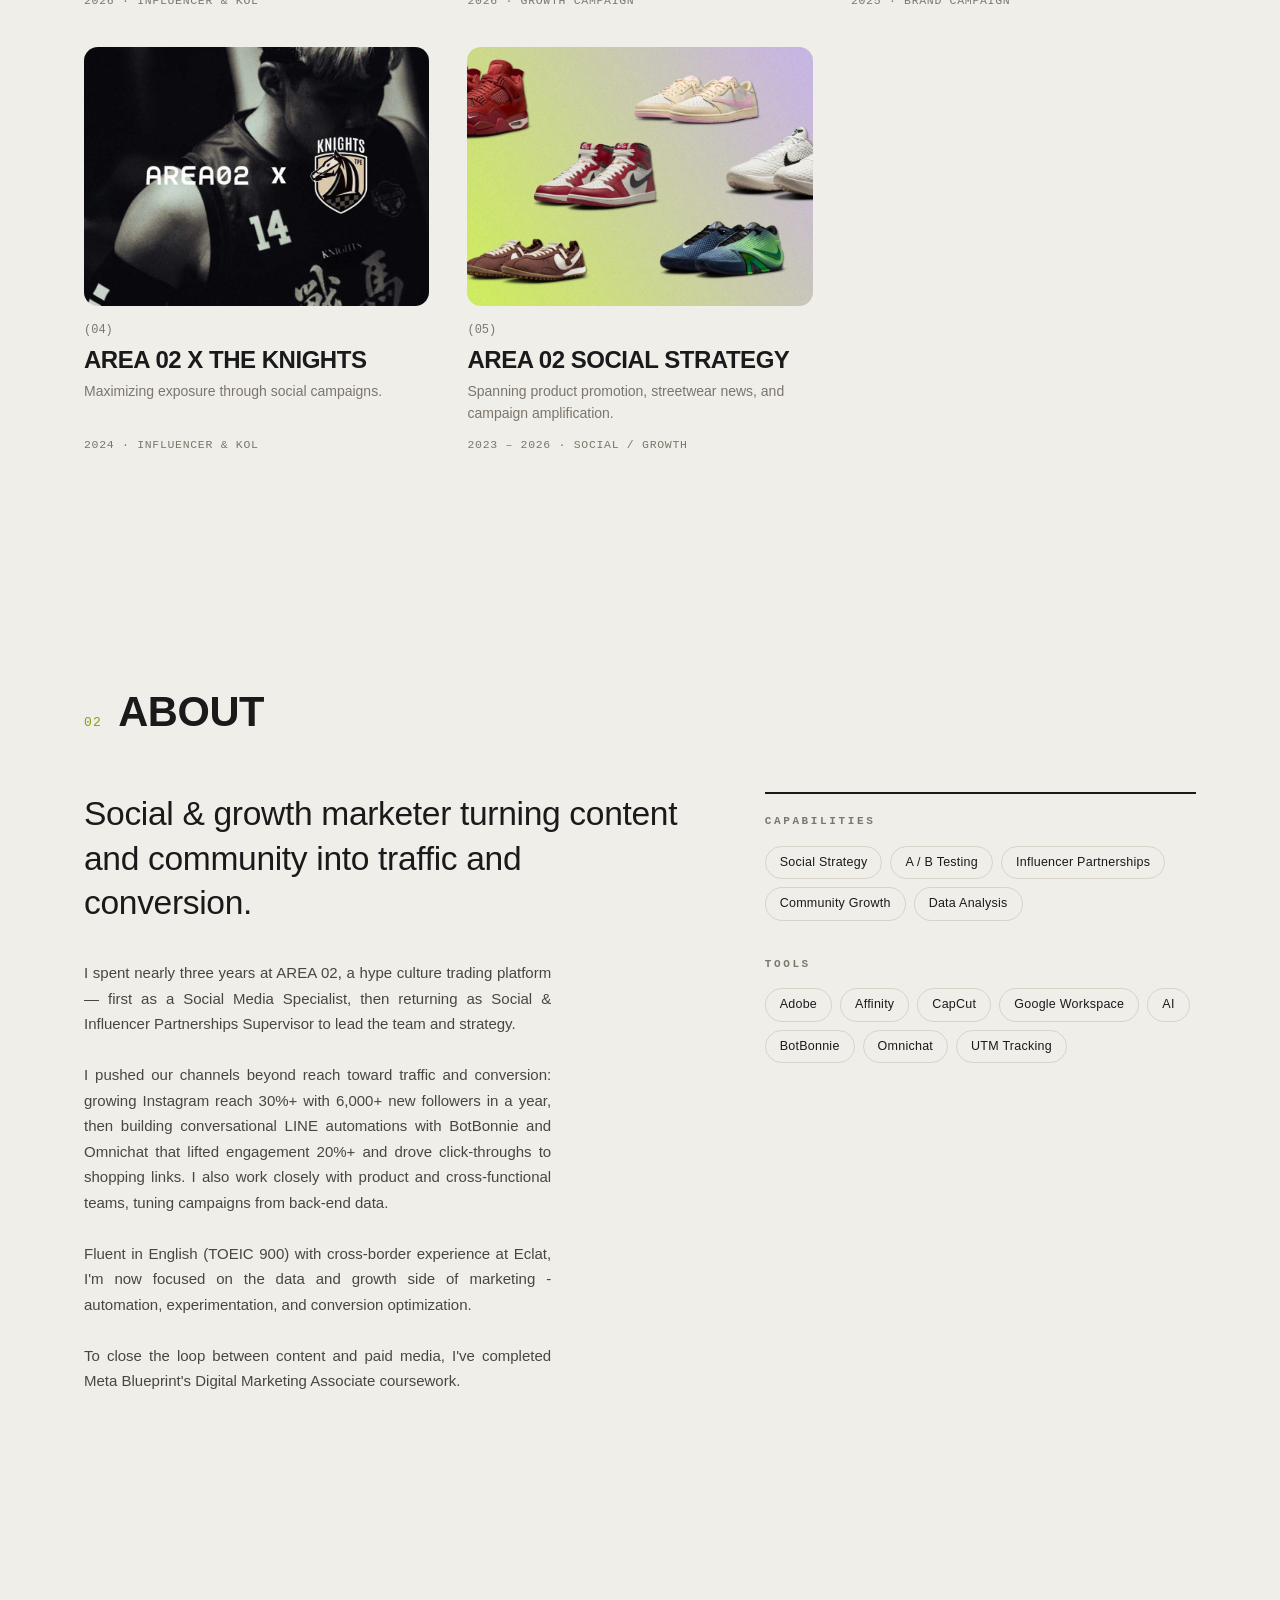
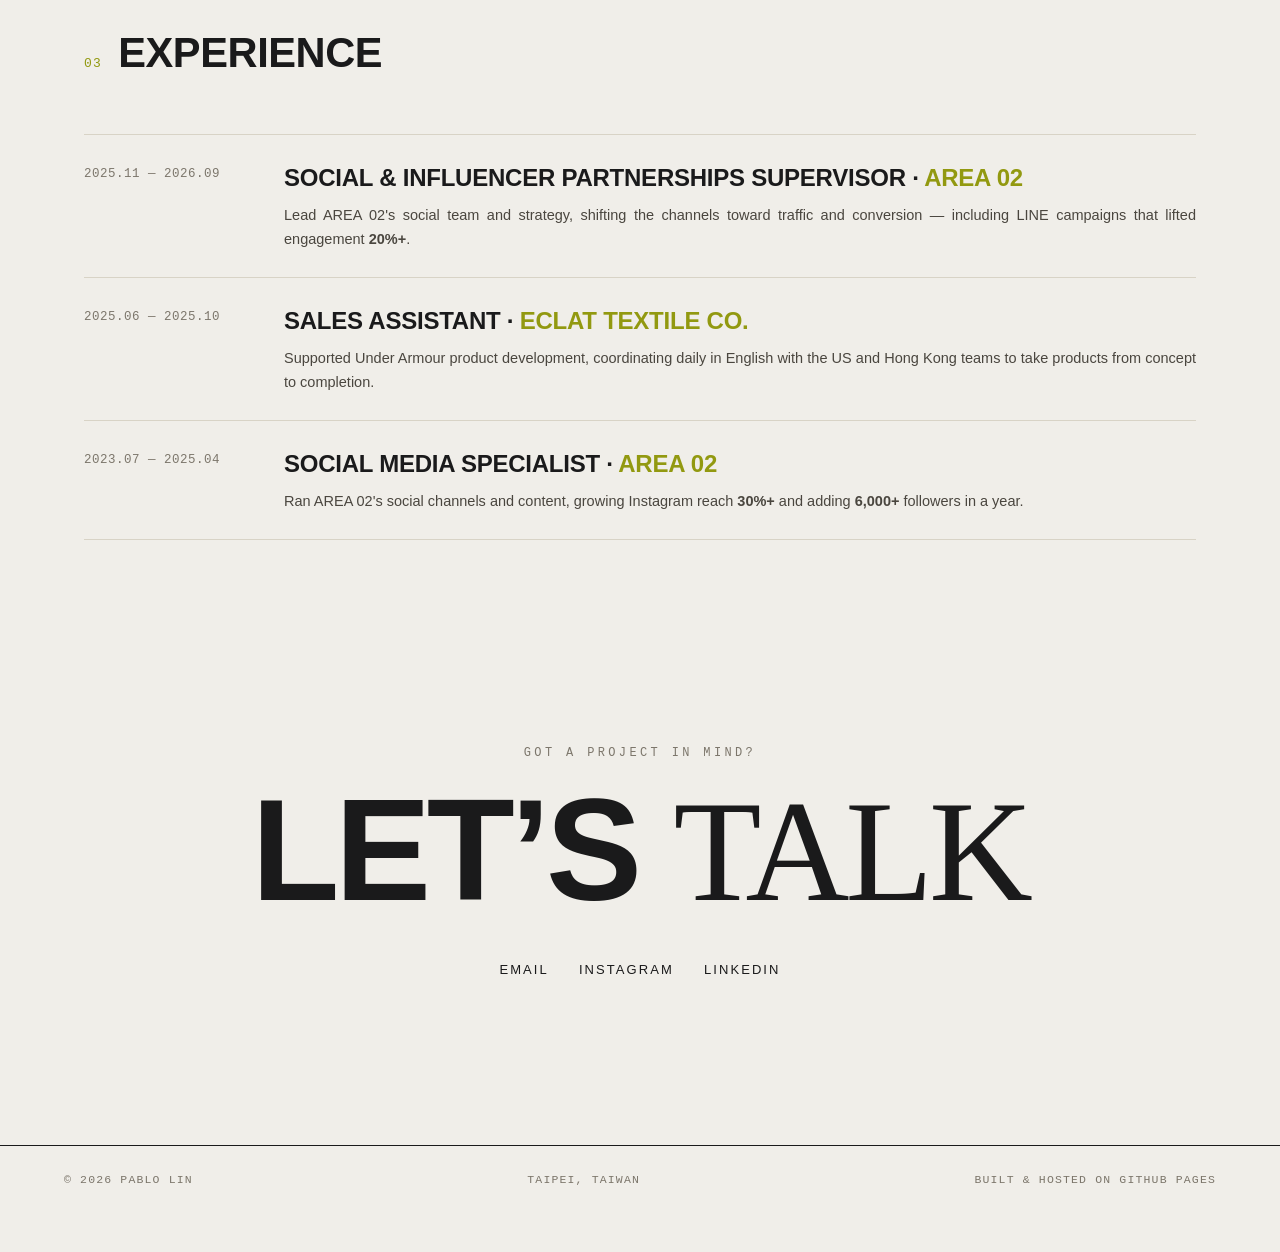
==== commit 52156337: "Update index.html" ====
--- a/index.html
+++ b/index.html
@@ -34,7 +34,7 @@
       </h1>
       <div class="hero-meta">
         <div><b>Social & Influencer Partnerships Supervisor</b><br>AREA 02 · Hype Culture Trading Platform</div>
-        <div><b>3+ years</b><br>Social · Growth · Data-Driven</div>
+        <div><b>Nearly 3 years</b><br>Social · Growth · Data-Driven</div>
       </div>
     </div>
     <div class="hero-photo">
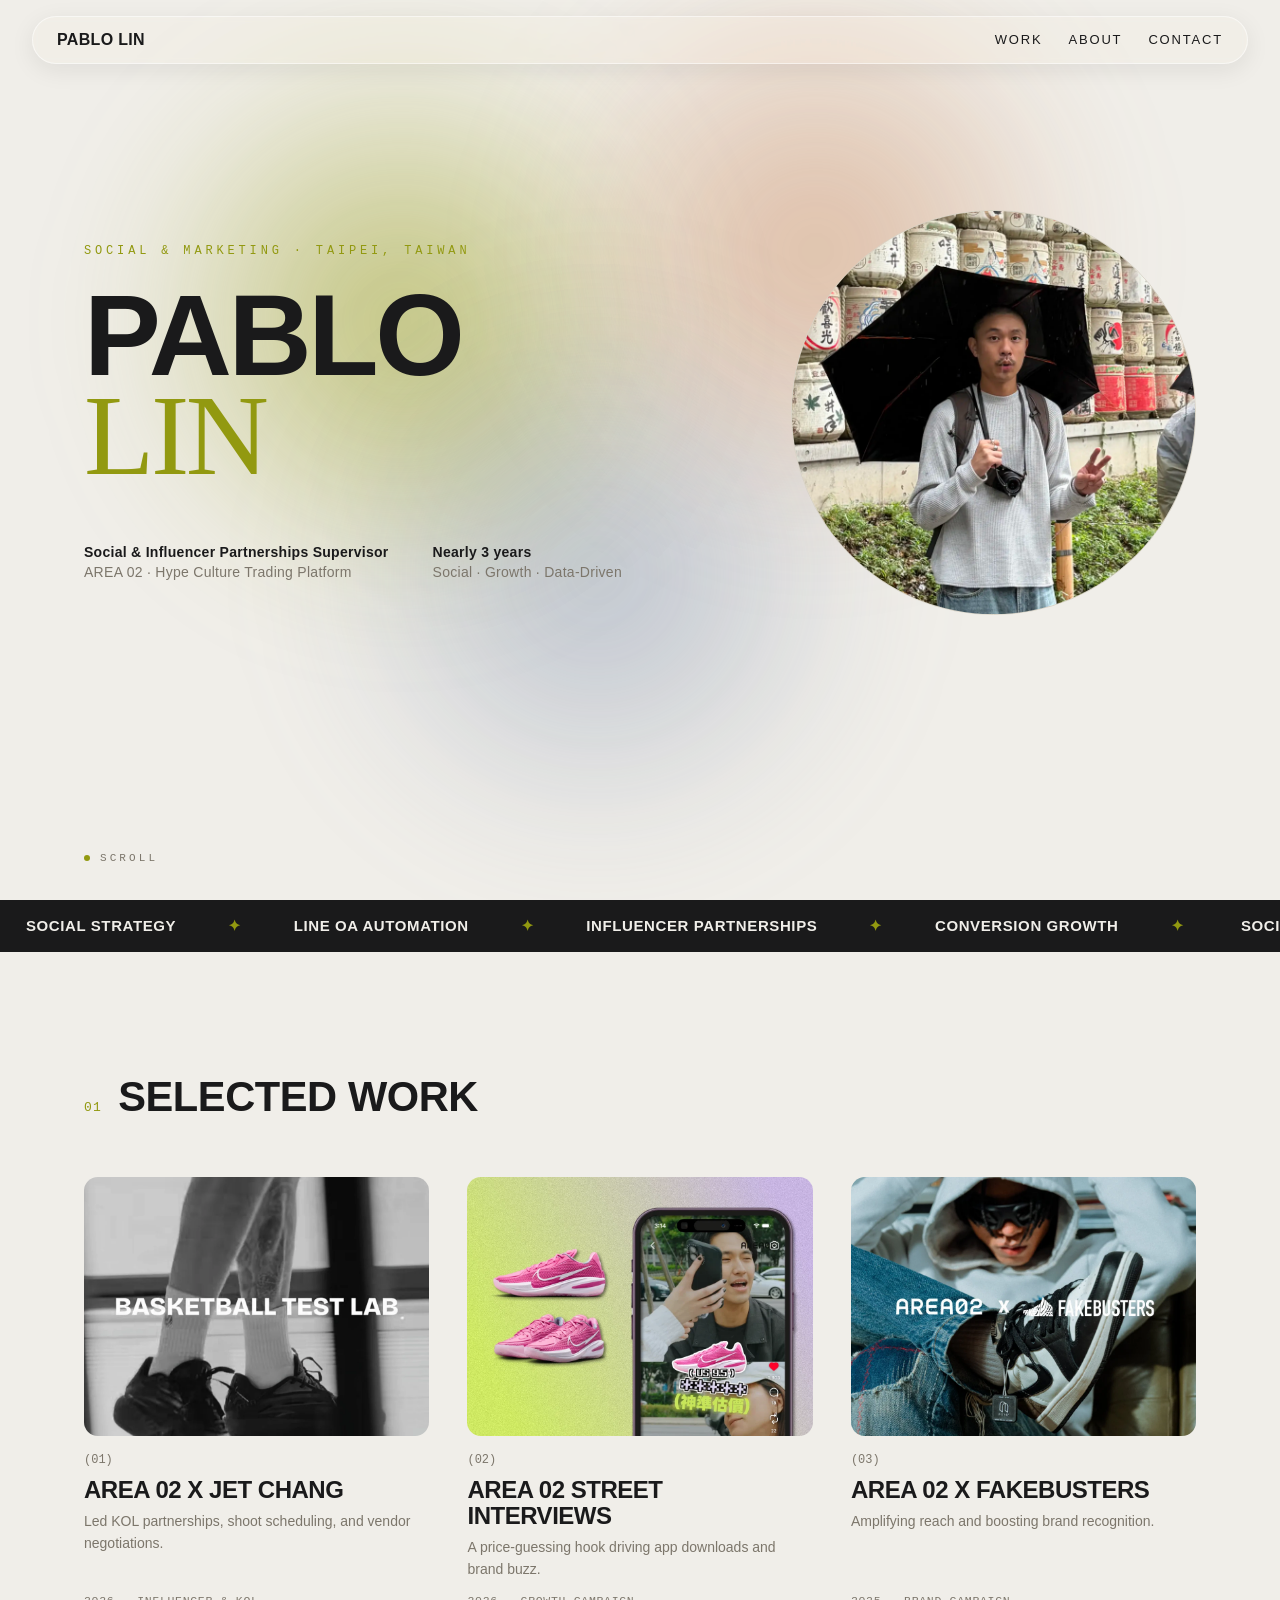
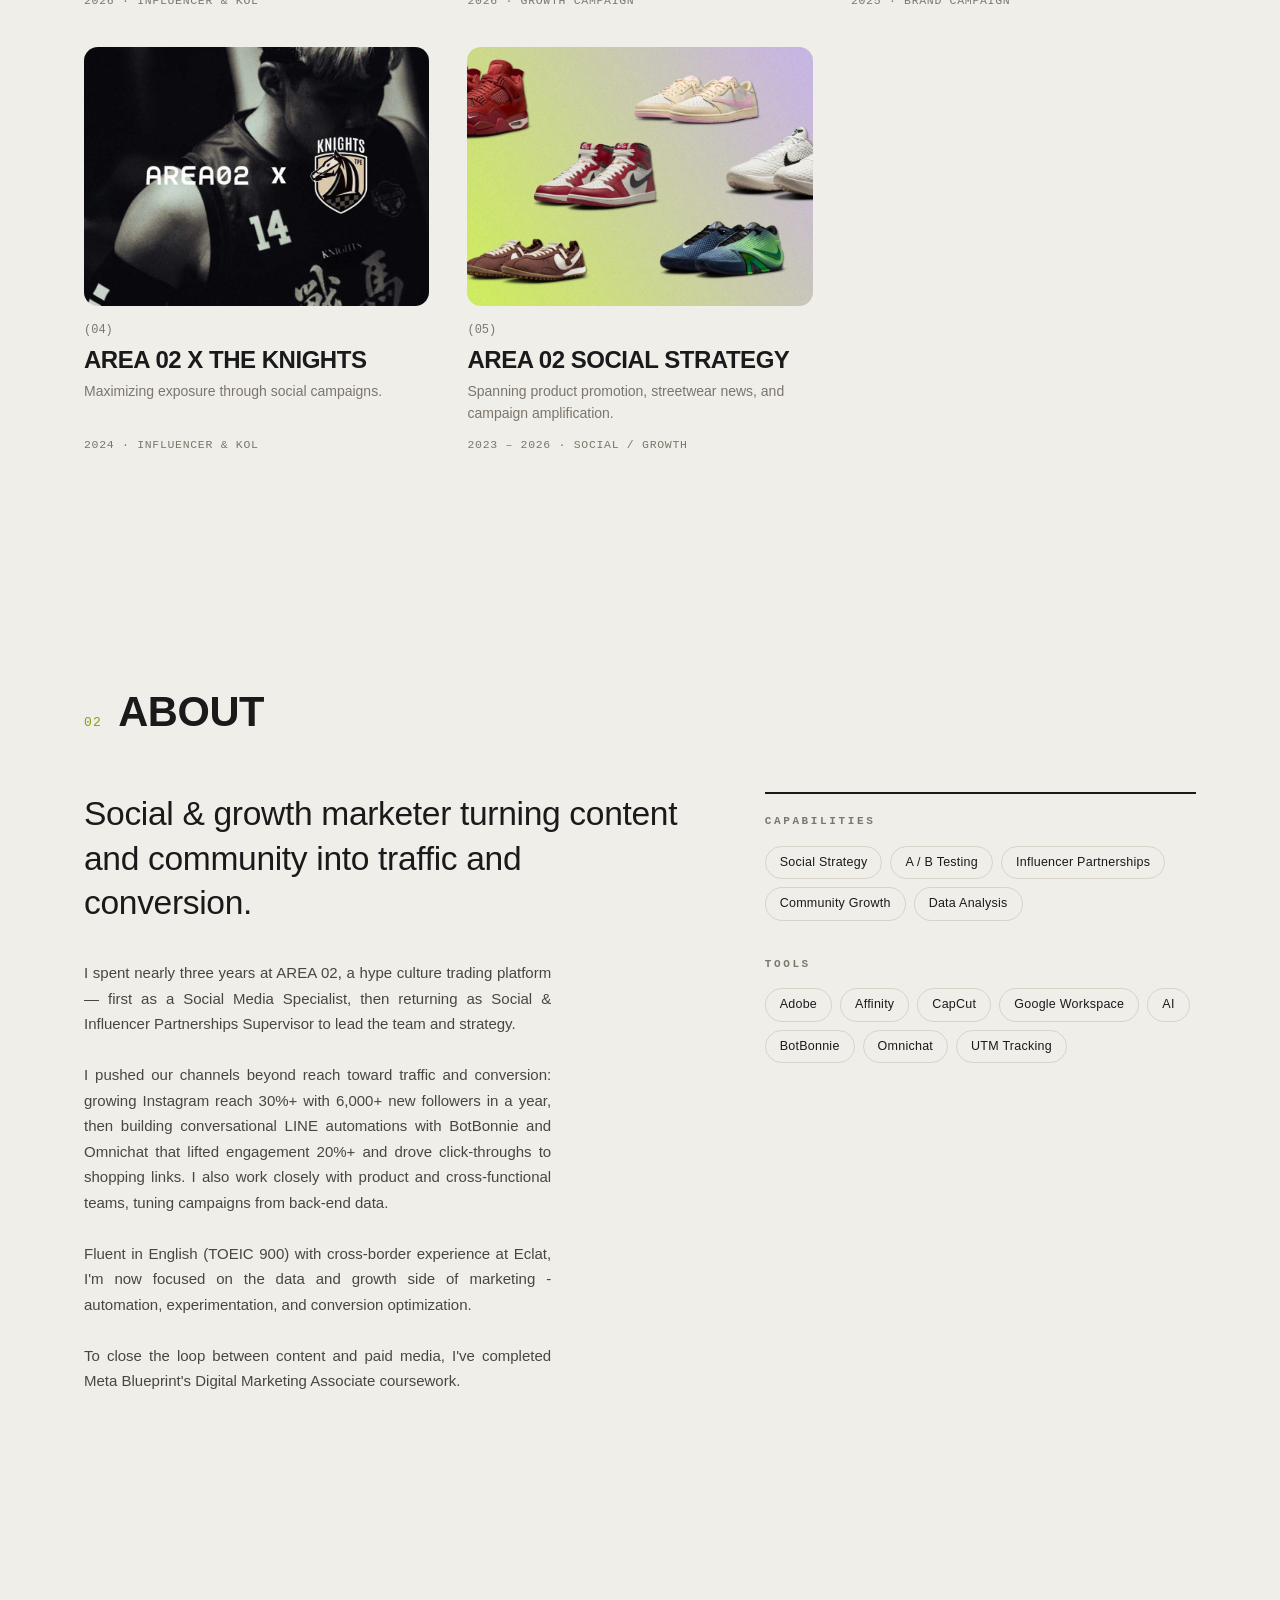
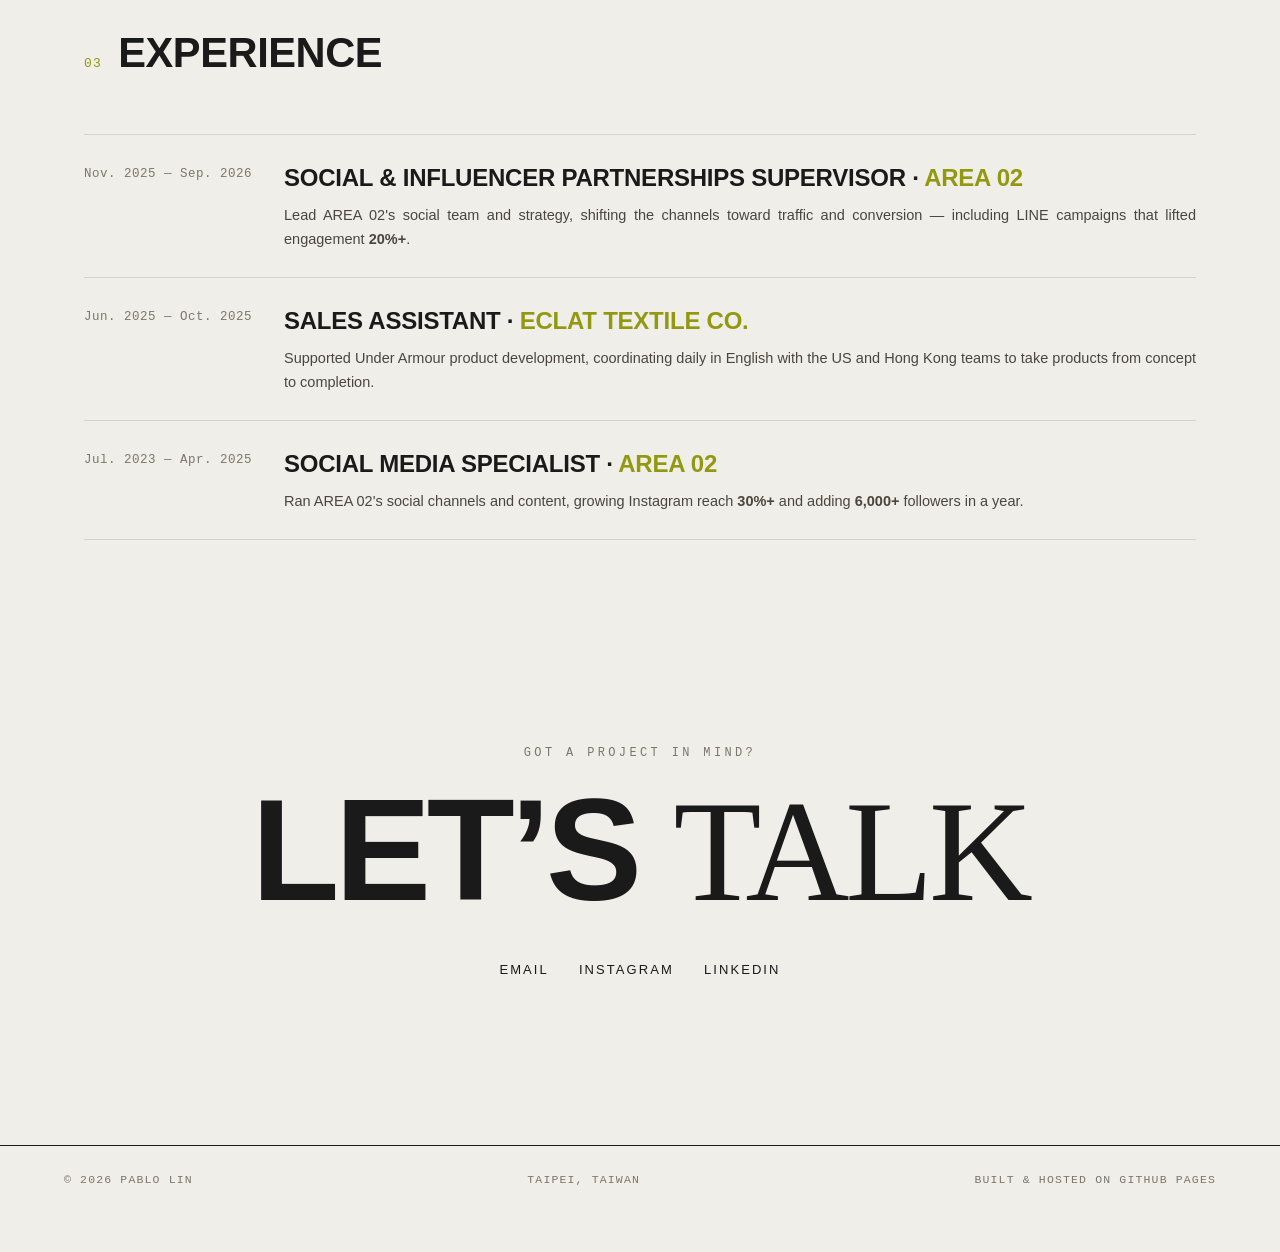
==== commit afe52bec: "更新網站日期格式" ====
--- a/index.html
+++ b/index.html
@@ -138,7 +138,7 @@
     <div class="sec-head reveal"><span class="no">03</span><h2>Experience</h2></div>
 
     <div class="exp-row reveal">
-      <div class="when">2025.11 — 2026.09</div>
+      <div class="when">Nov. 2025 — Sep. 2026</div>
       <div>
         <div class="role">Social & Influencer Partnerships Supervisor · <span class="org">AREA 02</span></div>
         <p>Lead AREA 02's social team and strategy, shifting the channels toward traffic and conversion — including LINE campaigns that lifted engagement <strong>20%+</strong>.</p>
@@ -146,7 +146,7 @@
     </div>
 
     <div class="exp-row reveal">
-      <div class="when">2025.06 — 2025.10</div>
+      <div class="when">Jun. 2025 — Oct. 2025</div>
       <div>
         <div class="role">Sales Assistant · <span class="org">Eclat Textile Co.</span></div>
         <p>Supported Under Armour product development, coordinating daily in English with the US and Hong Kong teams to take products from concept to completion.</p>
@@ -154,7 +154,7 @@
     </div>
 
     <div class="exp-row reveal">
-      <div class="when">2023.07 — 2025.04</div>
+      <div class="when">Jul. 2023 — Apr. 2025</div>
       <div>
         <div class="role">Social Media Specialist · <span class="org">AREA 02</span></div>
         <p>Ran AREA 02's social channels and content, growing Instagram reach <strong>30%+</strong> and adding <strong>6,000+</strong> followers in a year.</p>
